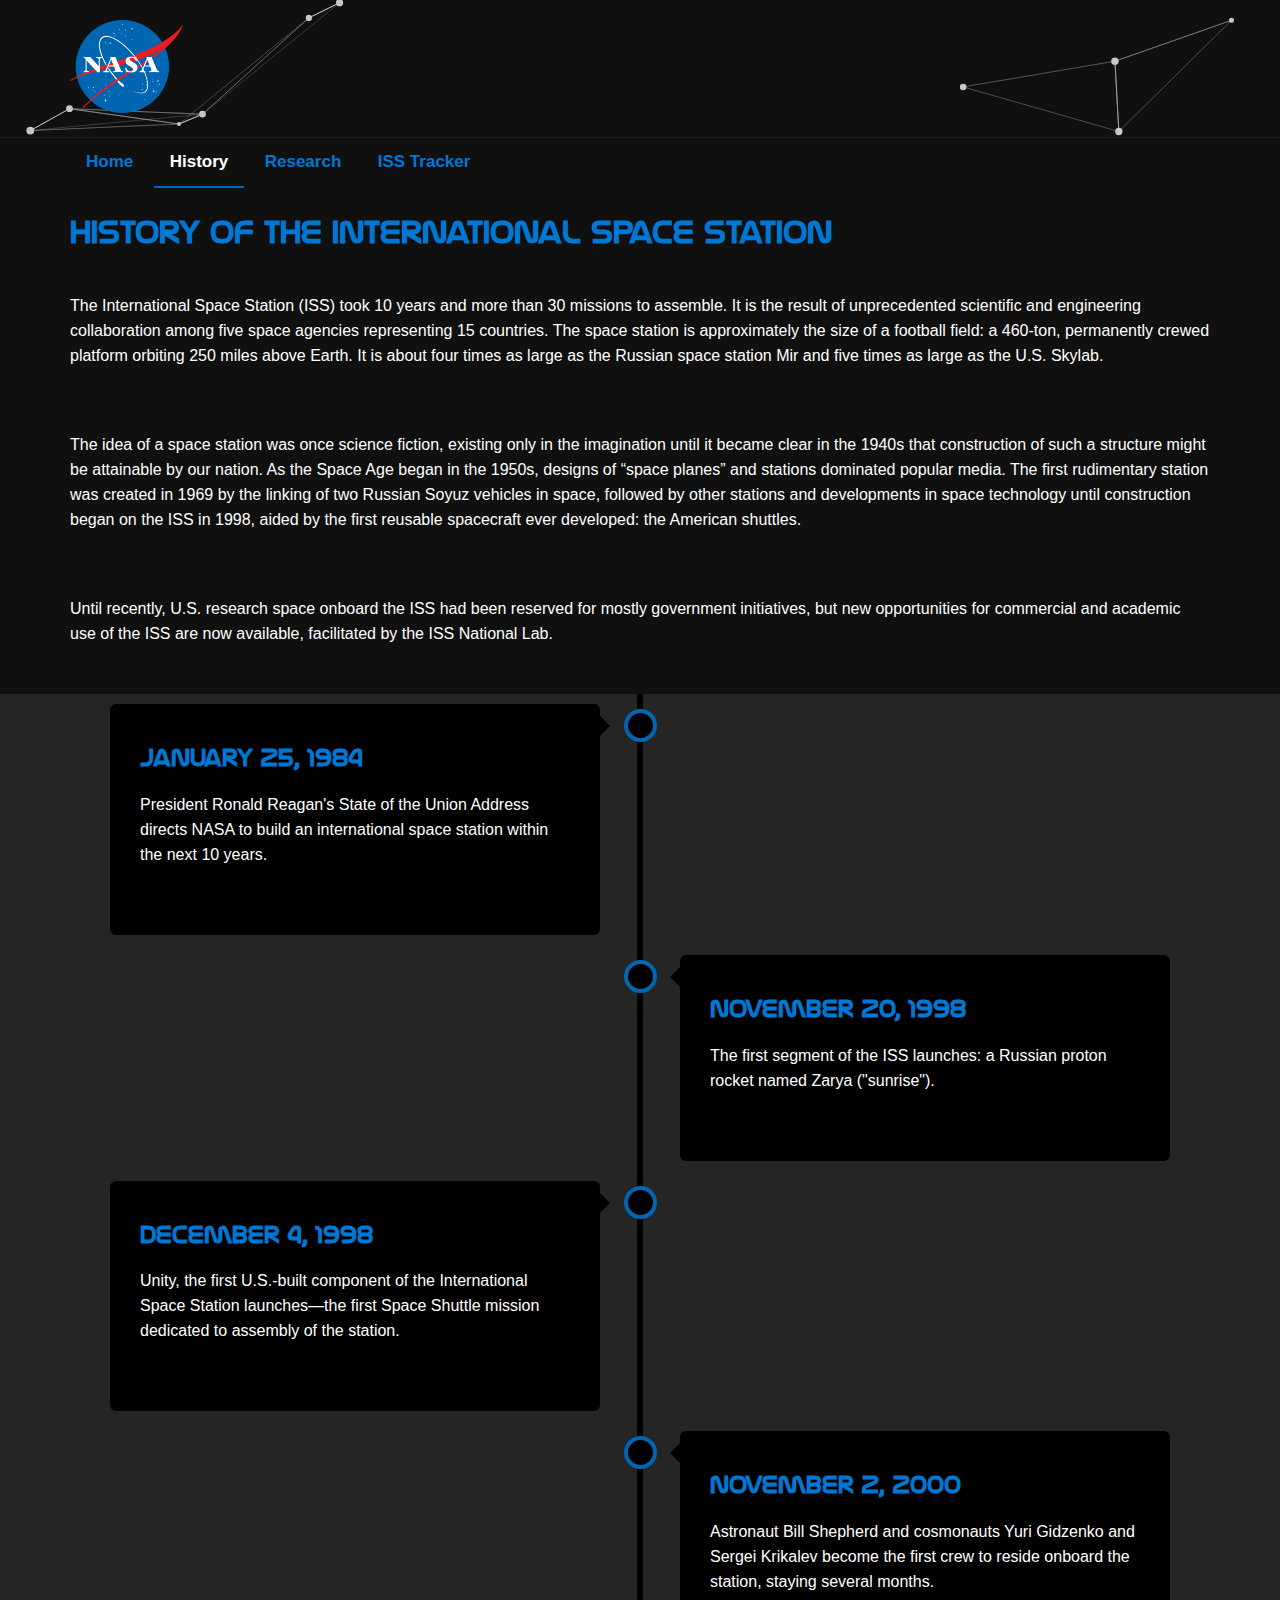
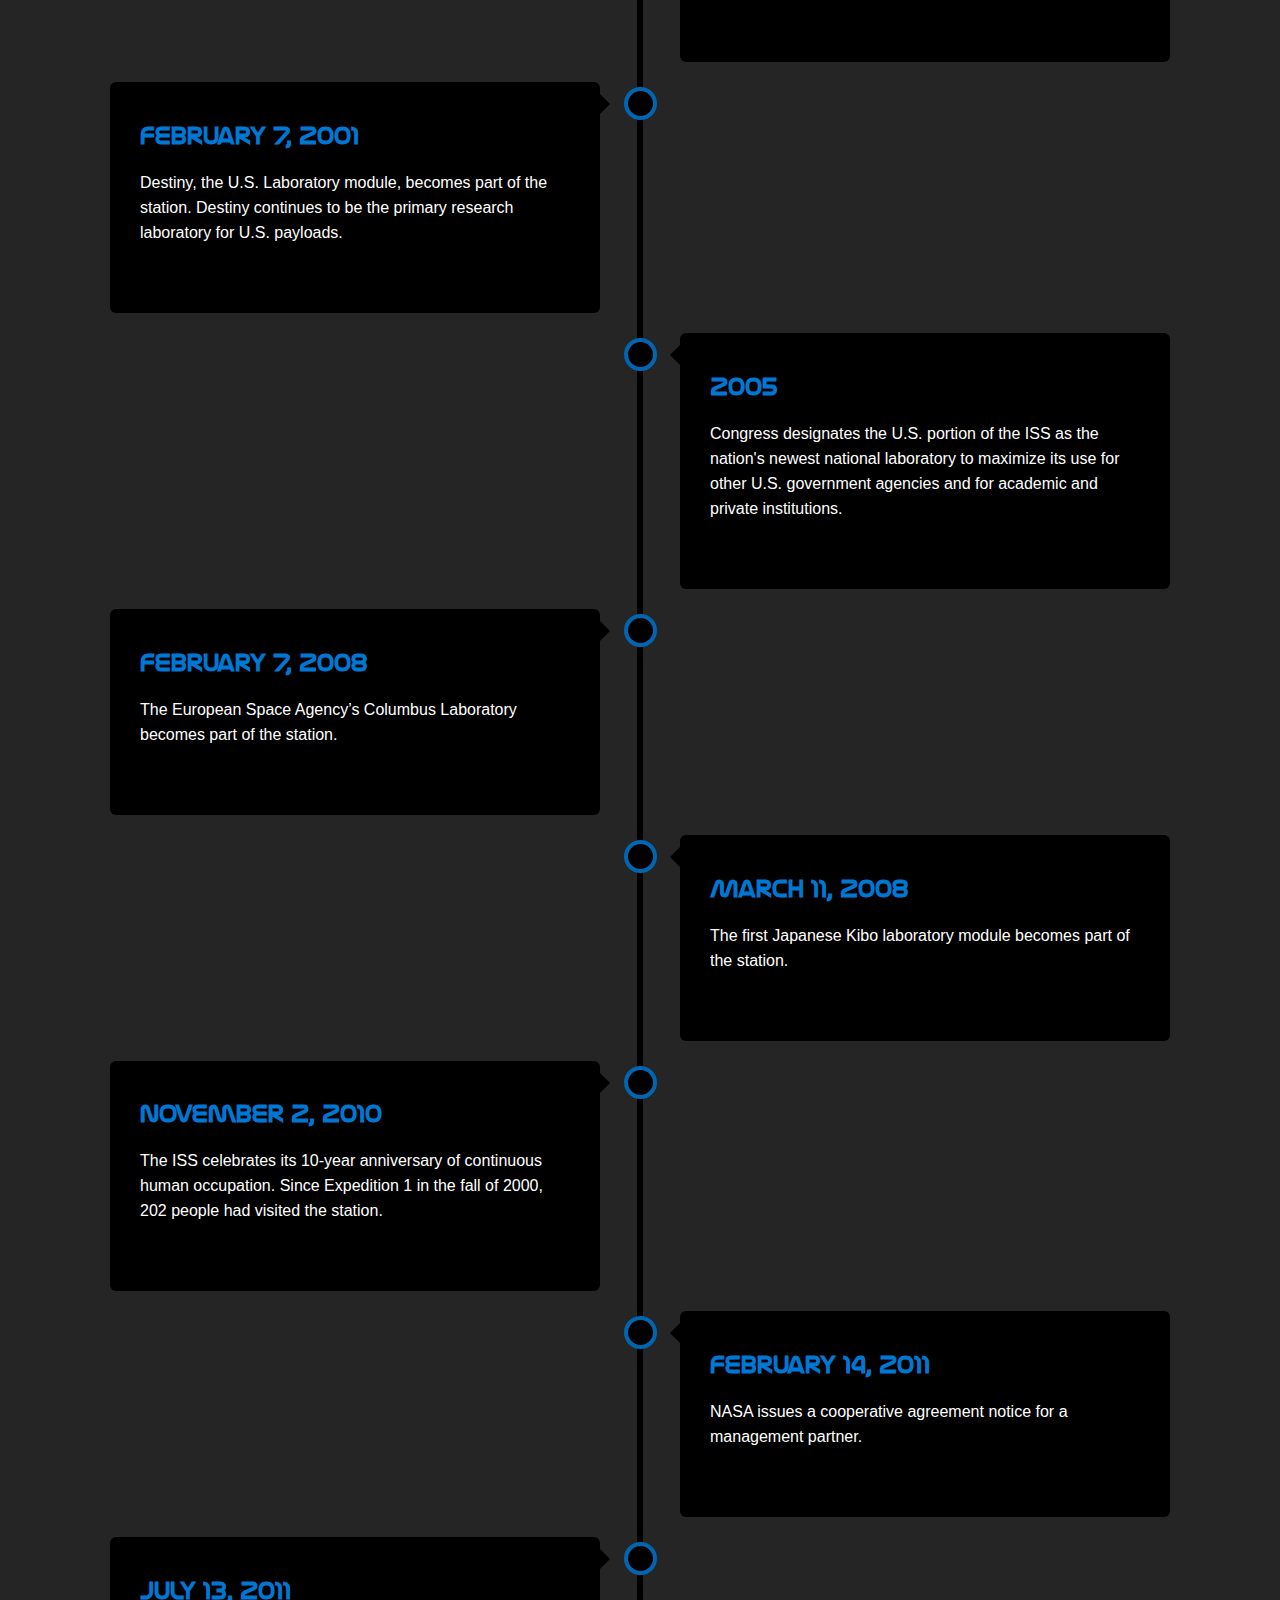
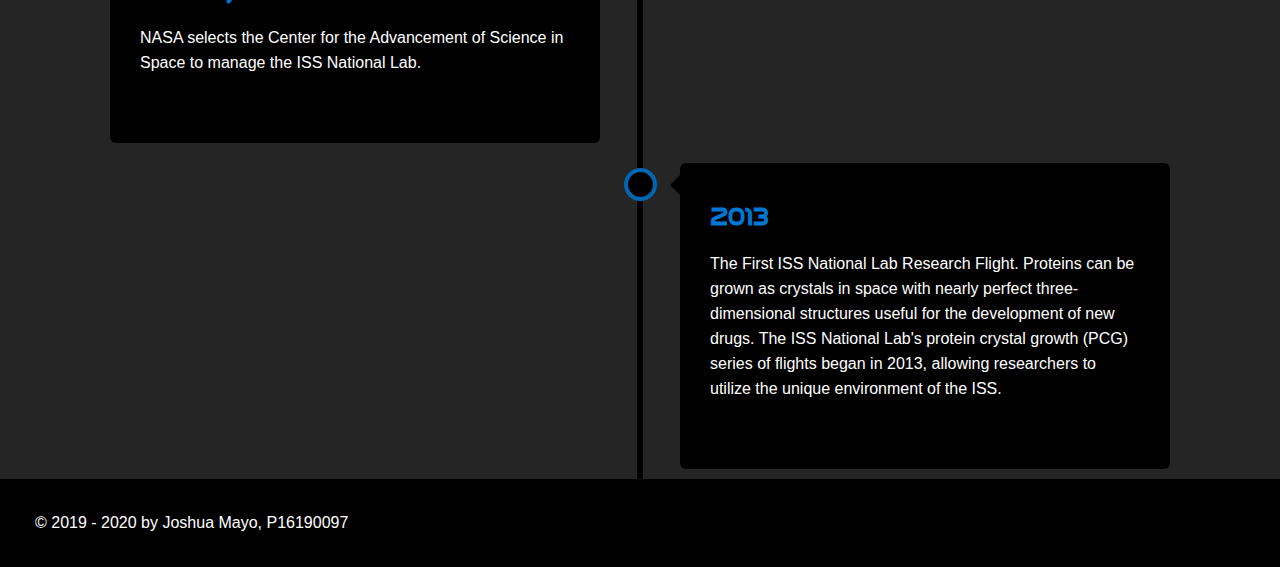
==== history.html @ e9c95cd4 "added additional readme content + fixed invalid nav button hrefs and fixed grid figure validation er" ====
<!doctype html>
<html lang="en">

<head>
  <meta charset="utf-8">
  <meta name="viewport" content="width=device-width, initial-scale=1.0">
  <title>P16190097 - History</title>
  <link rel="icon" href="img/favicon.ico">
  <link rel="stylesheet" href="css/styles.css">
  <link rel="stylesheet" href="https://cdnjs.cloudflare.com/ajax/libs/font-awesome/4.7.0/css/font-awesome.min.css">
</head>

<body>
  <header class="site-header">
    <canvas id="mesh-canvas"></canvas>
    <div class="content-width header-height">
      <div class="header-logo">
        <img src="img/nasa-logo.png" alt="nasa-logo" class="logo-img" />
        <a href="#" class="nav-icon blue" id="navToggle">
          <i class="fa fa-bars"></i>
        </a>
      </div>
    </div>
  </header>
  <nav class="site-nav">
    <div class="content-width topnav" id="topnav">
      <a href="./index.html">Home</a>
      <a href="./history.html" class="active">History</a>
      <a href="./research.html">Research</a>
      <a href="./issLocation.html">ISS Tracker</a>
    </div>
  </nav>
  <main id="main">
    <section class="dark">
      <div class="content-width">
        <h1 class="page-header">History of the International Space Station</h1>
        <p>The International Space Station (ISS) took 10 years and more than 30 missions to assemble. It is the result
          of unprecedented scientific and engineering collaboration among five space agencies representing 15 countries.
          The space station is approximately the size of a football field: a 460-ton, permanently crewed platform
          orbiting 250 miles above Earth. It is about four times as large as the Russian space station Mir and five
          times as large as the U.S. Skylab.</p>
        <p>The idea of a space station was once science fiction, existing only in the imagination until it became clear
          in the 1940s that construction of such a structure might be attainable by our nation. As the Space Age began
          in the 1950s, designs of “space planes” and stations dominated popular media. The first rudimentary station
          was created in 1969 by the linking of two Russian Soyuz vehicles in space, followed by other stations and
          developments in space technology until construction began on the ISS in 1998, aided by the first reusable
          spacecraft ever developed: the American shuttles.</p>
        <p>Until recently, U.S. research space onboard the ISS had been reserved for mostly government initiatives, but
          new opportunities for commercial and academic use of the ISS are now available, facilitated by the ISS
          National Lab.</p>
      </div>
    </section>
    <section>
      <div class="content-width timeline">
        <article class="container left">
          <div class="content">
            <h2>January 25, 1984</h2>
            <p>President Ronald Reagan's State of the Union Address directs NASA to build an international space
              station within the next 10 years.</p>
          </div>
        </article>
        <article class="container right">
          <div class="content">
            <h2>November 20, 1998</h2>
            <p>The first segment of the ISS launches: a Russian proton rocket named Zarya ("sunrise").</p>
          </div>
        </article>
        <article class="container left">
          <div class="content">
            <h2>December 4, 1998</h2>
            <p>Unity, the first U.S.-built component of the International Space Station launches—the first Space
              Shuttle mission dedicated to assembly of the station.</p>
          </div>
        </article>
        <article class="container right">
          <div class="content">
            <h2>November 2, 2000</h2>
            <p>Astronaut Bill Shepherd and cosmonauts Yuri Gidzenko and Sergei Krikalev become the first crew to
              reside onboard the station, staying several months.</p>
          </div>
        </article>
        <article class="container left">
          <div class="content">
            <h2>February 7, 2001</h2>
            <p>Destiny, the U.S. Laboratory module, becomes part of the station. Destiny continues to be the primary
              research laboratory for U.S. payloads.</p>
          </div>
        </article>
        <article class="container right">
          <div class="content">
            <h2>2005</h2>
            <p>Congress designates the U.S. portion of the ISS as the nation's newest national laboratory to maximize
              its use for other U.S. government agencies and for academic and private institutions.</p>
          </div>
        </article>
        <article class="container left">
          <div class="content">
            <h2>February 7, 2008</h2>
            <p>The European Space Agency’s Columbus Laboratory becomes part of the station.</p>
          </div>
        </article>
        <article class="container right">
          <div class="content">
            <h2>March 11, 2008</h2>
            <p>The first Japanese Kibo laboratory module becomes part of the station.</p>
          </div>
        </article>
        <article class="container left">
          <div class="content">
            <h2>November 2, 2010</h2>
            <p>The ISS celebrates its 10-year anniversary of continuous human occupation. Since Expedition 1 in the
              fall of 2000, 202 people had visited the station.</p>
          </div>
        </article>
        <article class="container right">
          <div class="content">
            <h2>February 14, 2011</h2>
            <p>NASA issues a cooperative agreement notice for a management partner.</p>
          </div>
        </article>
        <article class="container left">
          <div class="content">
            <h2>July 13, 2011</h2>
            <p>NASA selects the Center for the Advancement of Science in Space to manage the ISS National Lab.</p>
          </div>
        </article>
        <article class="container right">
          <div class="content">
            <h2>2013</h2>
            <p>The First ISS National Lab Research Flight. Proteins can be grown as crystals in space with nearly
              perfect three-dimensional structures useful for the development of new drugs. The ISS National Lab's
              protein crystal growth (PCG) series of flights began in 2013, allowing researchers to utilize the unique
              environment of the ISS.</p>
          </div>
        </article>
      </div>
    </section>
  </main>
  <!-- <div id="star-canvas-wrapper" class="content-width">
      <canvas id="star-canvas" class="star-canvas">dsfsdf</canvas>
    </div> -->
  <footer>
    <div class="footer-container">
      <span>© 2019 - 2020 by Joshua Mayo, P16190097</span>
    </div>
  </footer>
  <script src="js/scripts.js"></script>
</body>

</html>
---- css/styles.css ----
/* MOBILE AND GLOBAL STYLES */

/* applies to screens smaller than 500px (first breakpoint) */
/* and above unless overwritten below */

@font-face {
  font-family: nasalization;
  src: url('../fonts/nasalization/nasalizationrg.ttf');
}

* {
  box-sizing: border-box;
}

html {
  height: 100%;
}

body {
  display: flex;
  flex-direction: column;
  height: 100vh;
  font-family: arial, sans-serif;
  background-color: #252525;
  color: #fff;
  margin: 0;
} 

header {
  background-color: #101010;
}

nav {
  background-color: #101010;
}

h1, h2, h3 {
  font-family: nasalization;
  color: #0078d3;
}

a {
  text-decoration: none;
}

p {
  line-height: 25px;
  padding-bottom: 3rem;
  margin-bottom: 0;
}

figcaption {
  text-align: center;
  padding-bottom: 10px;
}

.hidden {
  display: none;
}

#navController {
  transition: content 0.5s;
  font-size: x-large;
  float: right;
}

.content-width {
  max-width: 1180px;
  margin: 0 auto;
  padding: 0 20px;
}

.content-text {
  padding-top: 30px;
  padding-bottom: 30px;
}

.logo-img {
  width: 56.25px;
  height: 46.5px; 
  margin: 0 auto;
  display: block;
}

main {
  flex: 1 0 auto;
}

.footer-container {
  padding: 35px;
  background-color: #000;
  color: #fff;
}

footer {
  flex-shrink: 0;
}

.light {
  background-color: #fff;
}

.grey {
  background-color: #252525;
}

.dark {
  background-color: #101010;
}

.star-canvas {
  background-color: #000;
}

#mesh-canvas {
  display:none;
}

#mapid {
  height: 400px;
}

.page-header {
  margin: 0;
  padding: 25px 0;
}

.content-list {
  line-height: 20px;
}

.content-list li {
  padding: 5px 0;
}

.research-img-wrapper {
  float: none;
  text-align: center;
  margin: 0;
  padding: 30px;
}

.research-img {
  max-height: 200px;
}

.header-height {
  position: relative;
  height: 66px;
}

/********************************/
/*        hero bar styles       */
/********************************/

.hero-img {
  min-height: 450px;
  background: url('../img/lego-zero-g-astronaut-on-the-iss.jpg') no-repeat center center fixed;
}

.hero-header-container {
  width: 300px;
  height: 400px;
  background-color: #101010;
  padding: 25px;
  margin: 25px;
  float: left;
}

.hero-header-container p {
  margin: 20px 0;
}

.hero-text {
  line-height: 25px;
  padding-bottom: 0;
}

.hero-links {
  padding-top: 20px;
}

.hero-link {
  margin: 5px;
  padding: 10px;
  color: #fff;
  background-color: #0078d3;
  text-decoration: none;
  font-weight: bold;
  transition: background-color ease 0.2s;
}

.hero-link:hover {
  background-color: #105bd8;
}

/********************************/
/*       home grid styles       */
/********************************/

.grid-container {
  padding: 20px 0;
}

.grid-item {
  display: block;
  width: unset;
  min-height: 500px;
  padding: 40px;
  margin: 20px;
  border: #252525 1px solid;
  background-color: #101010;
  transition: background-color ease 0.2s;
}

.grid-item:hover {
  background-color: #0a0a0a;
}

a .grid-item {
  text-decoration: none;
  color: #fff;
}

.grid-item h1 {
  font-size: 1.7em;
  min-height: 120px;
}

.grid-item p {
  text-align: center;
}

.grid-item .page-header {
  padding: 0;
}

.grid-img {
  display: block;
  max-height: 250px;
  max-width: 250px;
  margin: auto;
}

/********************************/
/*        header styles         */
/********************************/

.header-logo {
  padding-top: 10px;
  padding-bottom: 10px;
}

header {
  max-height: 75px;
  border-bottom: 1px solid #1d1d1d;
}

/********************************/
/*     color styles             */
/********************************/

.red {
  color: red;
}

.blue {
  color: #0078d3;
}

.green {
  color: green;
}

.gold {
  color: #daa520;
}

/********************************/
/*        navbar styles         */
/********************************/

.topnav {
  overflow-y: hidden;
  background-color: #101010;
  max-height: 0;
  position: relative;
  transition: max-height ease 0.5s; 
}

.topnav a {
  float: left;
  color: #0078d3;
  text-align: center;
  padding: 14px 16px;
  text-decoration: none;
  font-weight: bold;
  font-size: 17px;
  transition: color ease 0.2s;
}

.topnav a:hover {
  color: #0f4ab1;
}

.topnav a {
  display: block;
  float: none;
  text-align: center;
}

a.nav-icon {
  float: right;
  margin: 15px;
  position: relative;
  bottom: 55px;
  border: grey solid 1px;
  border-radius: 25%;
  padding: 10px;
}

.topnav.responsive {
  max-height: 192px;
}

/********************************/
/*       timeline styles        */
/********************************/

.content-width.timeline {
  padding: 0;
}

/* The actual timeline (the vertical ruler) */
.timeline {
  position: relative;
  margin: 0 auto;
}

.timeline p {
  color: #fff;
  line-height: 25px;
}

.timeline h2 {
  color: #0078d3;
}

/* The actual timeline (the vertical ruler) */
.timeline::after {
  content: '';
  position: absolute;
  width: 6px;
  background-color: black;
  top: 0;
  bottom: 0;
  left: 31px;
  margin-left: -3px;
}

/* Container around content */
.container {
  position: relative;
  background-color: inherit;
  width: 100%;
  padding: 10px 25px 10px 70px;
}

/* Make sure that all arrows are pointing leftwards */
.container::before {
  left: 60px;
  border: medium solid black;
  border-width: 10px 10px 10px 0;
  border-color: transparent black transparent transparent;
}

/* The circles on the timeline */
.container::after {
  content: '';
  position: absolute;
  width: 25px;
  height: 25px;
  right: -17px;
  background-color: black;
  border: 4px solid #0066b2;
  top: 15px;
  border-radius: 50%;
  z-index: 1;
}

/* Place the container to the left */
.left {
  left: 0;
}

/* Place the container to the right */
.right {
  left: 0%;
}

/* Add arrows to the left container (pointing right) */
.left::before {
  content: " ";
  height: 0;
  position: absolute;
  top: 22px;
  width: 0;
  z-index: 1;
  right: 30px;
}

/* Add arrows to the right container (pointing left) */
.right::before {
  content: " ";
  height: 0;
  position: absolute;
  top: 22px;
  width: 0;
  z-index: 1;
  border: medium solid black;
  border-width: 10px 10px 10px 0;
  border-color: transparent black transparent transparent;
}

/* Fix the circle for containers on the right side */
.right::after {
  left: -16px;
}

/* Make sure all circles are at the same spot */
.left::after, .right::after {
  left: 15px;
}

/* The actual content */
.content {
  padding: 20px 30px;
  background-color: black;
  position: relative;
  border-radius: 6px;
}


/* TABLET STYLES */

@media screen and (min-width: 768px) {

  /* applies to screens wider than 768px */
  
  header {
    min-height: 138px;
  }

  .header-height {
    height: 137px;
  }

  #mesh-canvas {
    display: initial;
    position: absolute;
    width: 100%;
    height: 137px;
  }

  header {
    max-height: initial;
  }

  .topnav {
    max-height: 192px;
    right: unset;
  }

  .topnav a {
    display: inline-block;
    position: relative;
    text-align: center;
  }

  .topnav a.active {
    color: #fff;
    border-bottom: #0066b2 solid 2px;
  }

  a.nav-icon {
    display: none;
  }

  .header-logo {
    padding-top: 20px;
    padding-bottom: 20px;
  }

  .logo-img {
    width: 112.5px;
    height: 93px; 
    margin: initial;
  }

  .grid-container {
    padding: 0 20px;
  }

  .grid-item {
    float: left;
    width: calc(100%  /3);
    margin: unset;
    border: unset;
    border-right: #252525 1px solid;
  }

  .grid-item h1 {
    min-height: 130px;
  }

  .grid-img {
    max-height: 200px;
    max-width: 200px;
  }

  .content-list {
    line-height: 35px;
  }

  .content-list li {
    padding: unset;
  }

  .research-img-wrapper {
    float: right;
  }

  /********************************/
  /*       timeline styles        */
  /********************************/

  .content-width.timeline {
    padding: 0 20px;
  }

  /* Place the timelime to the left */
  .timeline::after {
    left: 50%;
  }

  /* Full-width containers */
  .container {
    padding: 10px 40px;
    width: 50%;
  }

  /* Make sure that all arrows are pointing leftwards */
  .container::before {
    left: 30px;
  }

  /* Fix the circle for containers on the right side */
  .right::after {
    left: -16px;
  }

  .left::before {
    left: initial;
    border: medium solid black;
    border-width: 10px 0 10px 10px;
    border-color: transparent black
  }

  .left::after {
    left: unset;
  }

  /* Make all right containers behave like the left ones */
  .right {
    left: 50%;
  }

}



/* DESKTOP STYLES */

@media screen and (min-width: 1000px) {

  /* applies to screens wider than 1000px */

  .grid-img {
    max-height: 300px;
    max-width: 300px;
  }

  .grid-item-content h1 {
    min-height: 95px;
  }

  /********************************/
  /*     header styles            */
  /********************************/
  
}
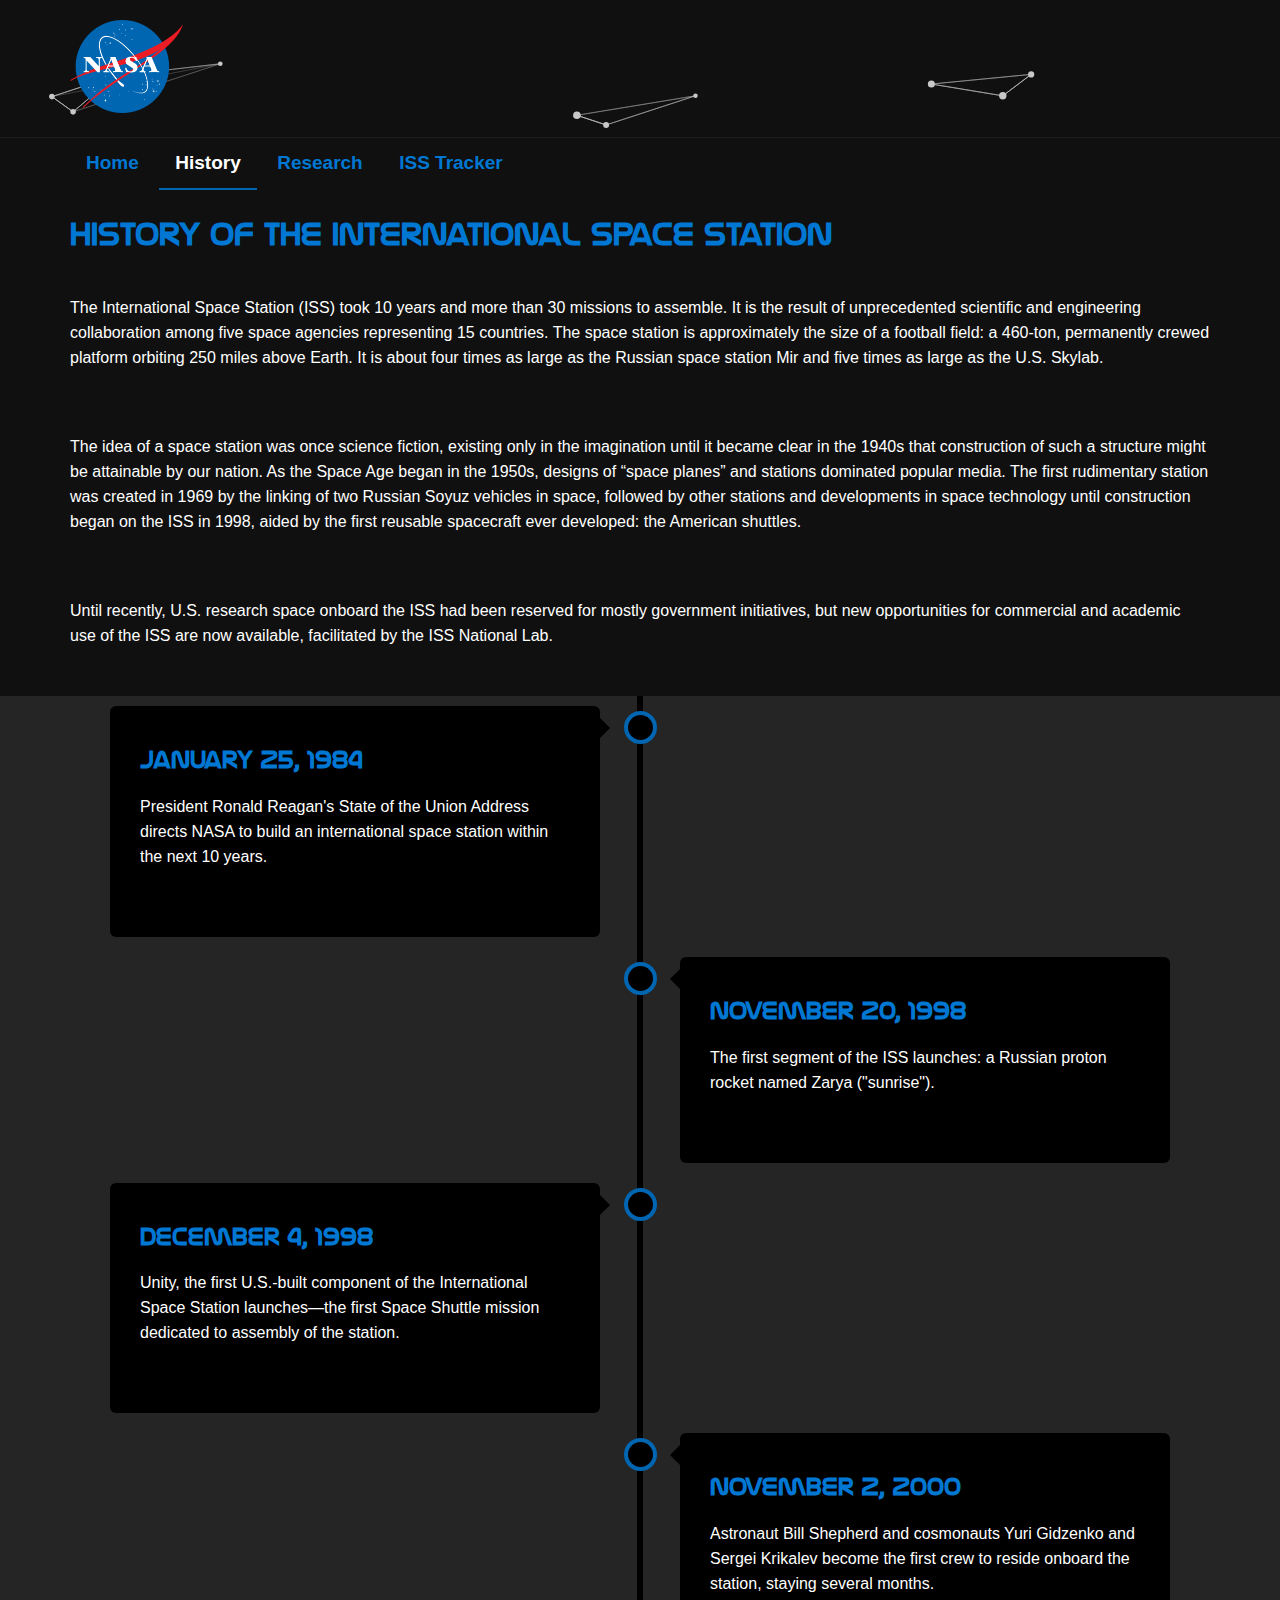
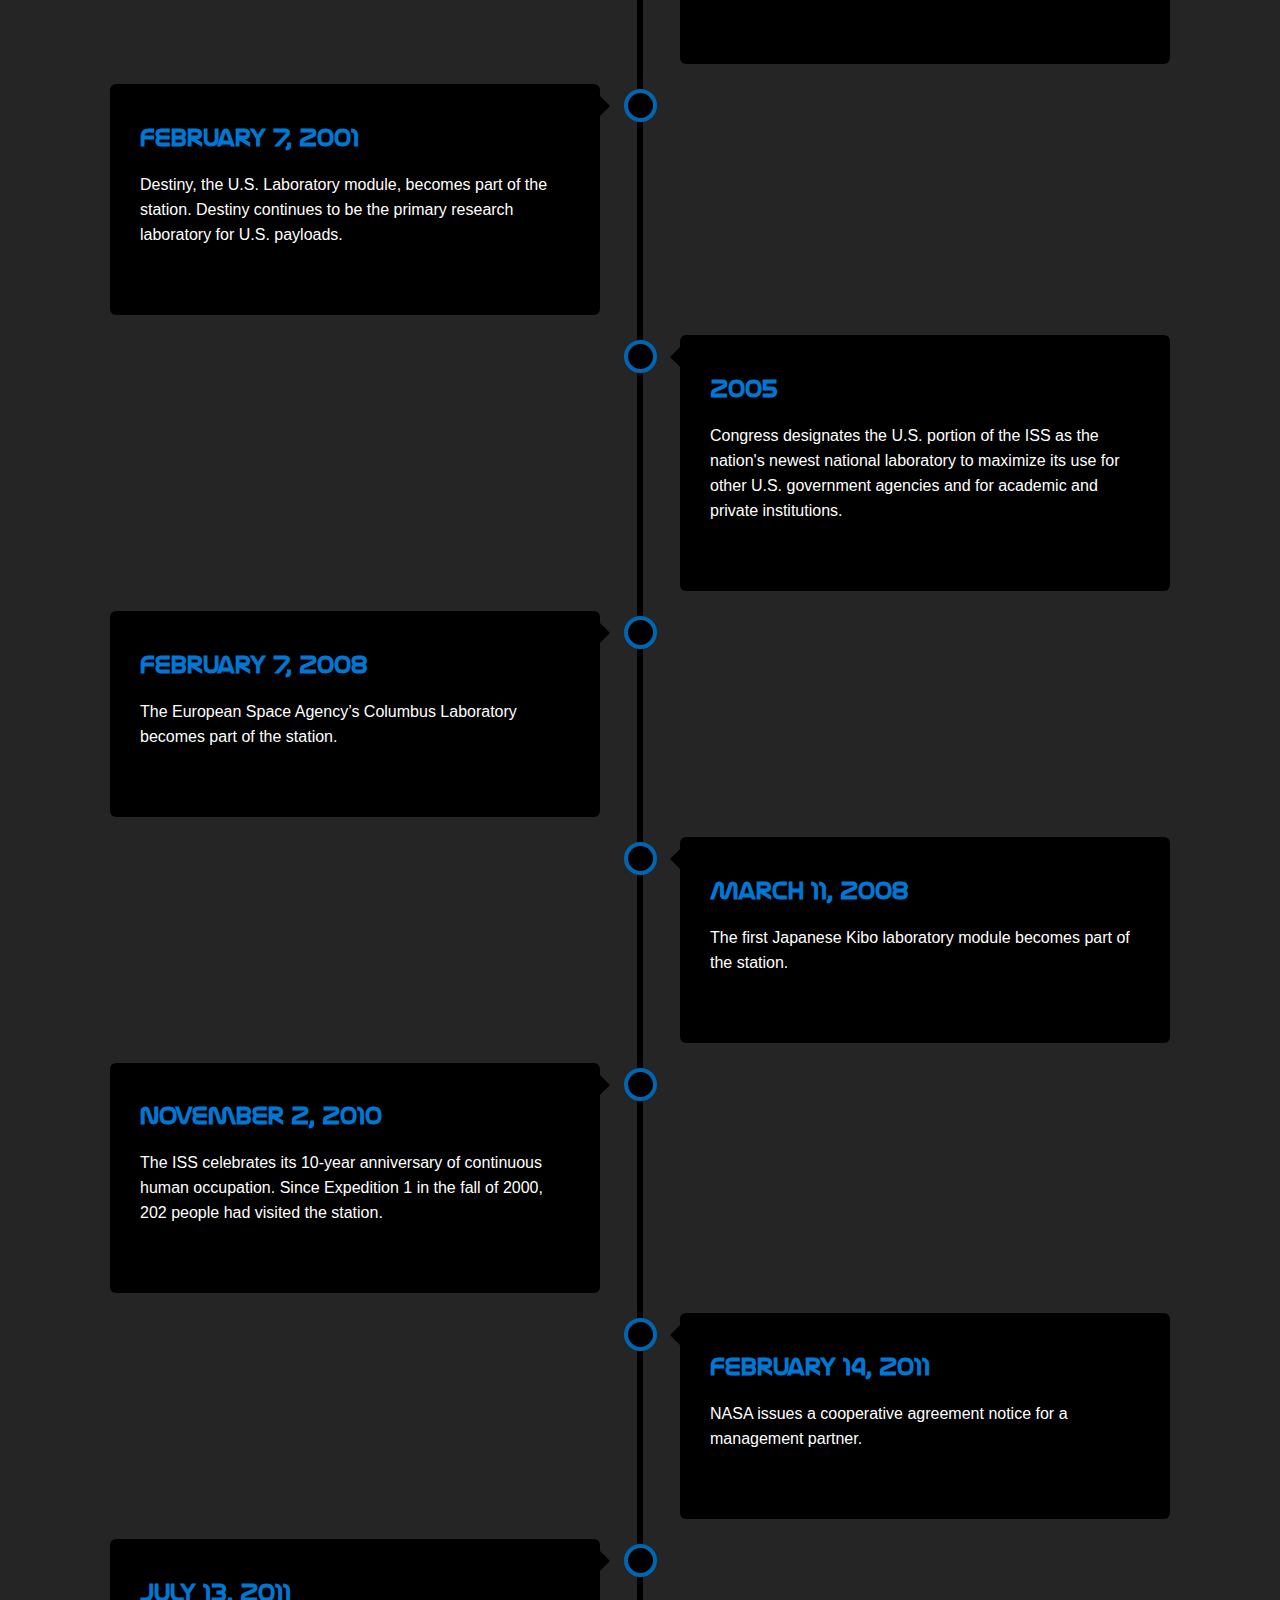
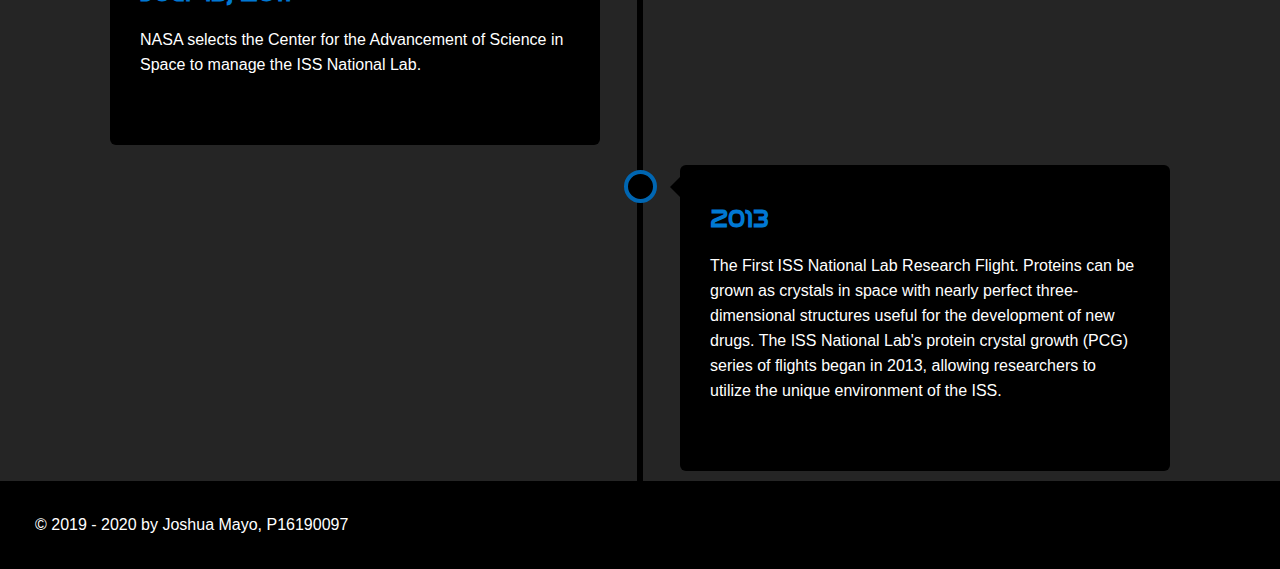
==== commit e512be31: "added home like to logo + fixed mobile nav button href validation error" ====
--- a/history.html
+++ b/history.html
@@ -15,10 +15,12 @@
     <canvas id="mesh-canvas"></canvas>
     <div class="content-width header-height">
       <div class="header-logo">
-        <img src="img/nasa-logo.png" alt="nasa-logo" class="logo-img" />
-        <a href="#" class="nav-icon blue" id="navToggle">
+        <a href="index.html">
+          <img src="img/nasa-logo.png" alt="nasa-logo" class="logo-img" />
+        </a>
+        <div class="nav-icon blue" id="navToggle">
           <i class="fa fa-bars"></i>
-        </a>
+        </div>
       </div>
     </div>
   </header>
--- a/css/styles.css
+++ b/css/styles.css
@@ -295,7 +295,7 @@
   padding: 14px 16px;
   text-decoration: none;
   font-weight: bold;
-  font-size: 17px;
+  font-size: 19px;
   transition: color ease 0.2s;
 }
 
@@ -309,7 +309,7 @@
   text-align: center;
 }
 
-a.nav-icon {
+.nav-icon {
   float: right;
   margin: 15px;
   position: relative;
@@ -317,6 +317,11 @@
   border: grey solid 1px;
   border-radius: 25%;
   padding: 10px;
+  transition: background-color ease 0.2s;
+}
+
+.nav-icon:hover {
+  background-color: #252525;
 }
 
 .topnav.responsive {
@@ -482,7 +487,7 @@
     border-bottom: #0066b2 solid 2px;
   }
 
-  a.nav-icon {
+  .nav-icon {
     display: none;
   }
 
@@ -492,6 +497,7 @@
   }
 
   .logo-img {
+    display: inline-block;
     width: 112.5px;
     height: 93px; 
     margin: initial;
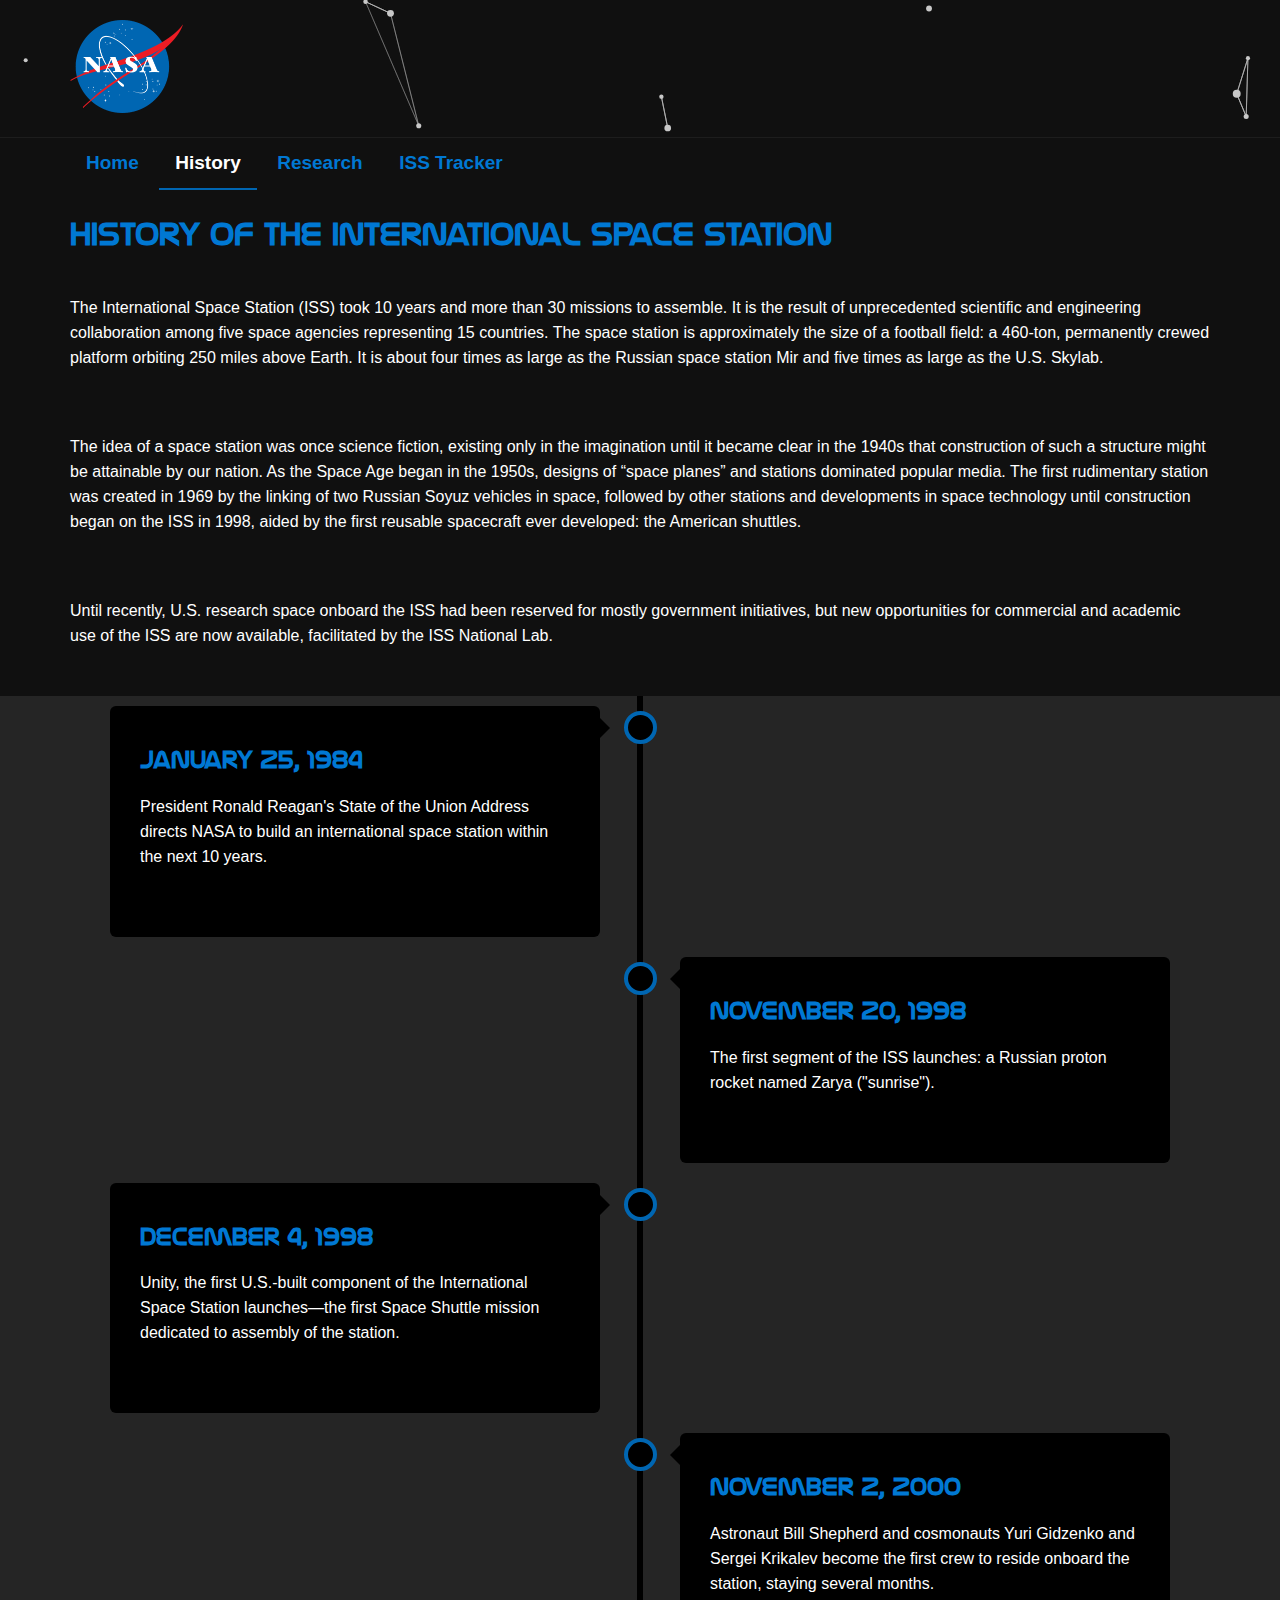
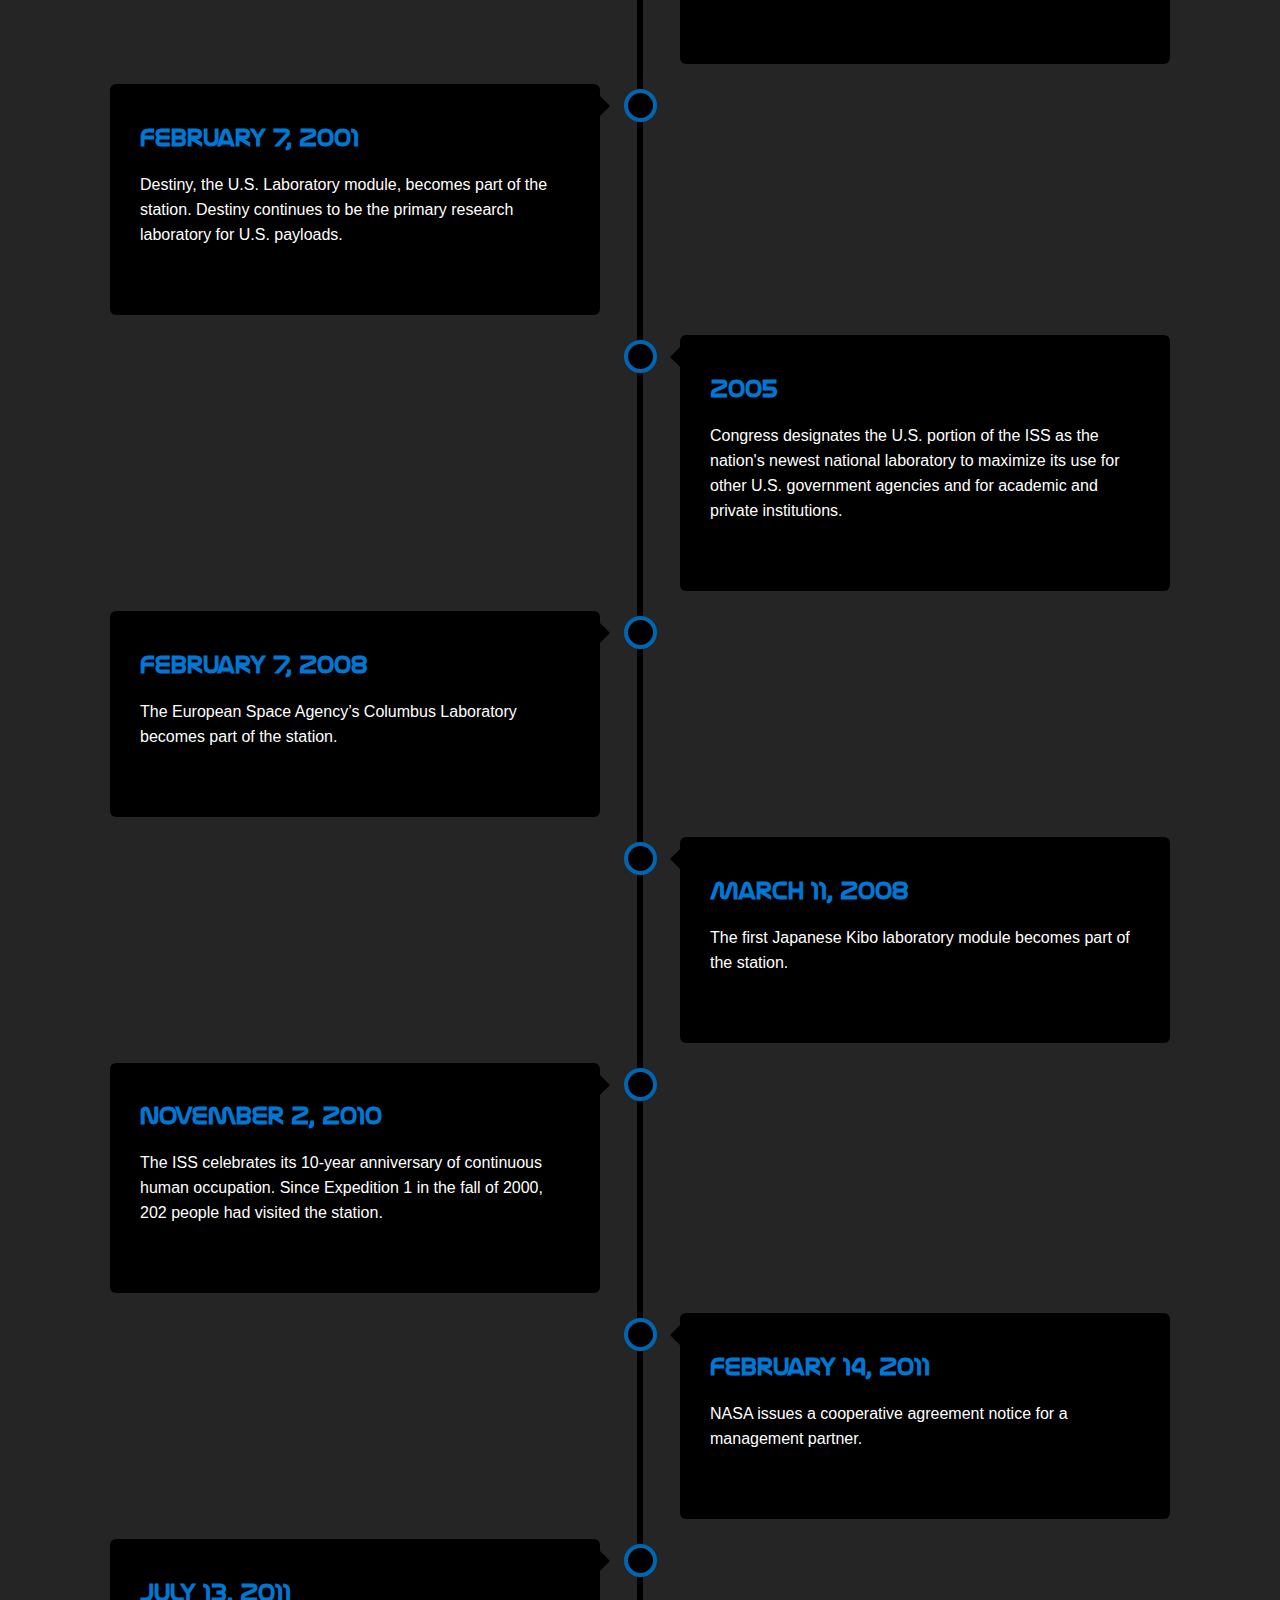
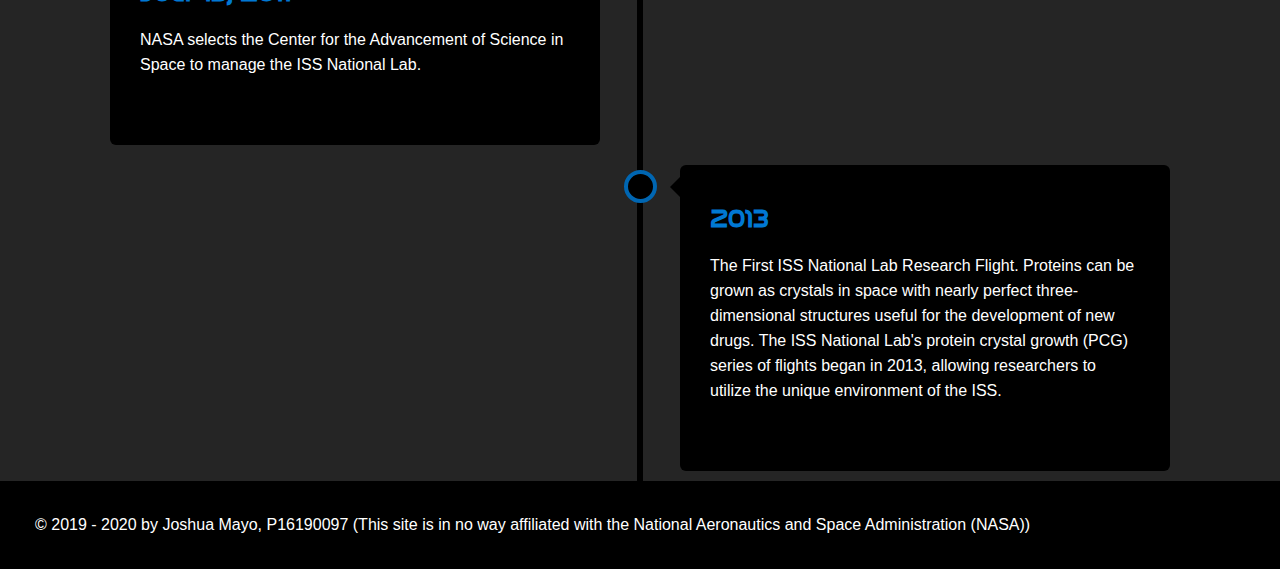
==== commit a490c87c: "added disclaimer text to footer" ====
--- a/history.html
+++ b/history.html
@@ -143,7 +143,8 @@
     </div> -->
   <footer>
     <div class="footer-container">
-      <span>© 2019 - 2020 by Joshua Mayo, P16190097</span>
+      <span>© 2019 - 2020 by Joshua Mayo, P16190097 (This site is in no way affiliated with the National Aeronautics and
+        Space Administration (NASA))</span>
     </div>
   </footer>
   <script src="js/scripts.js"></script>
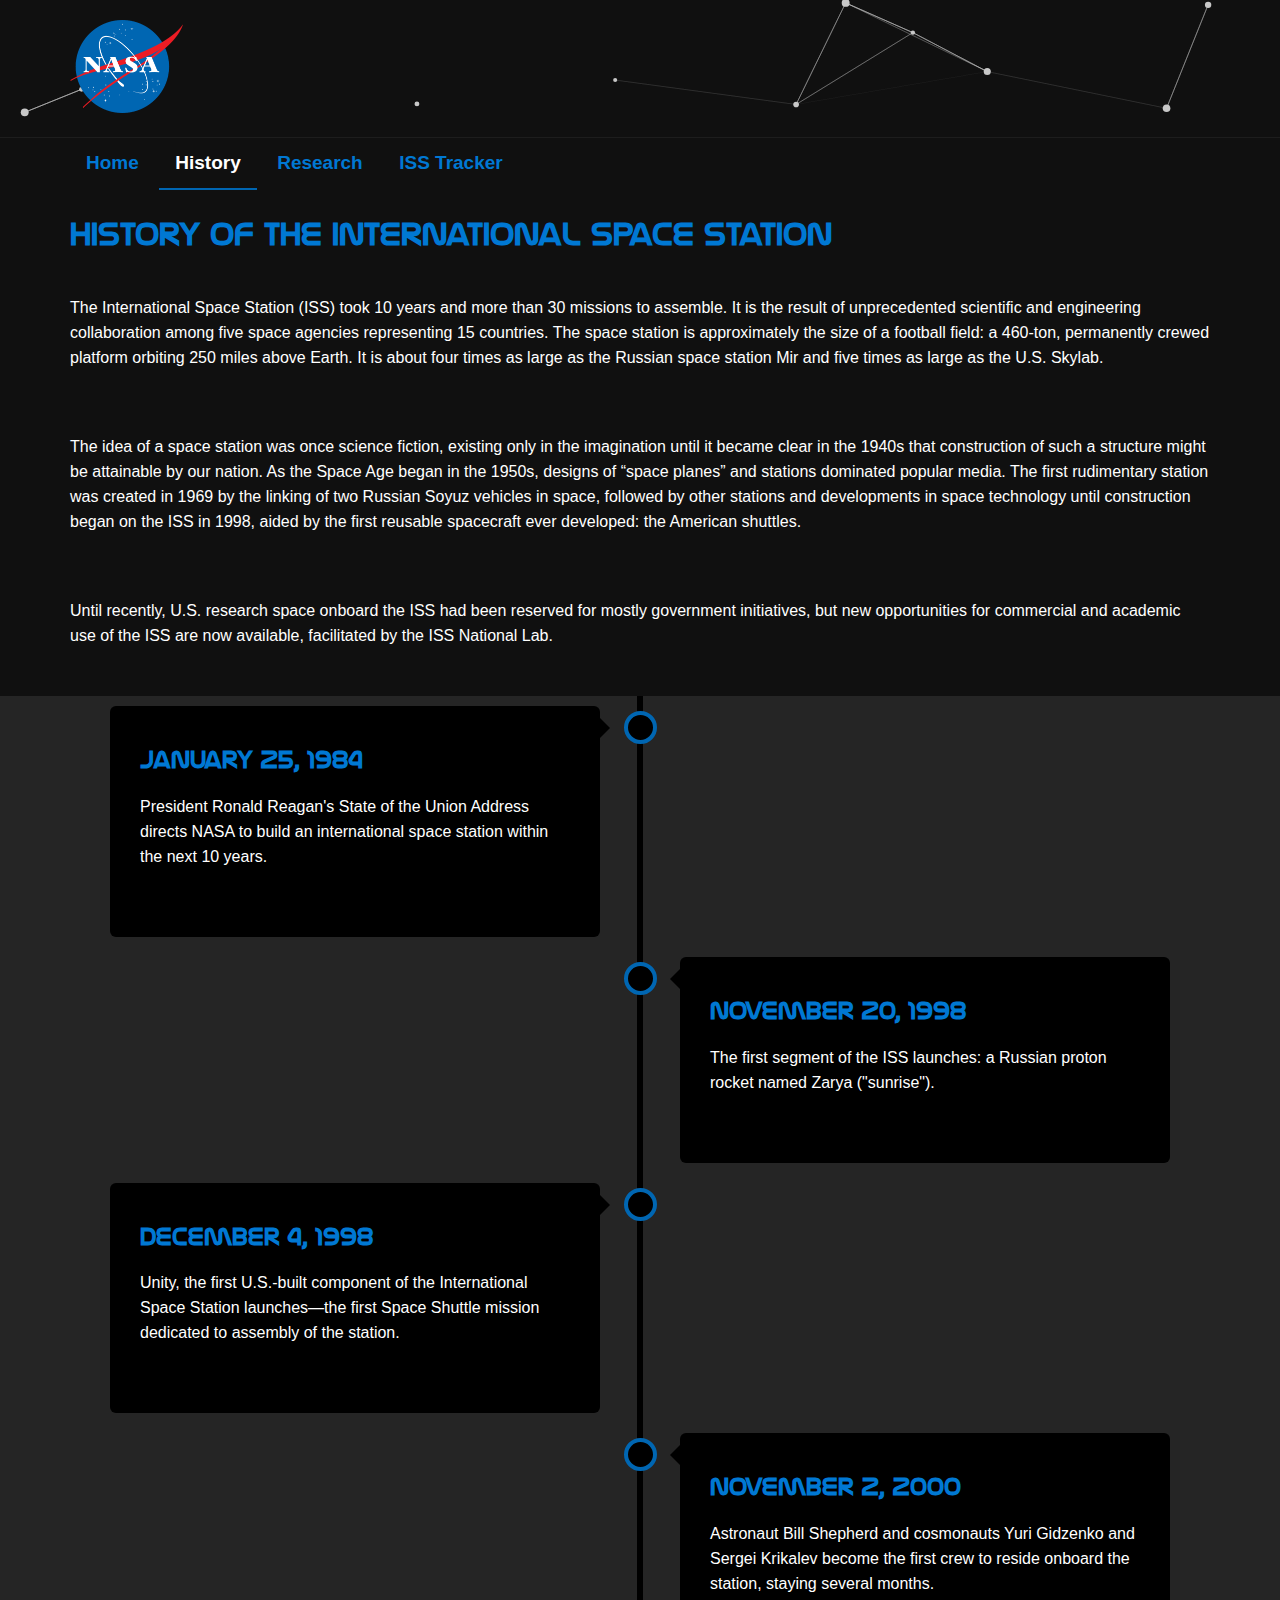
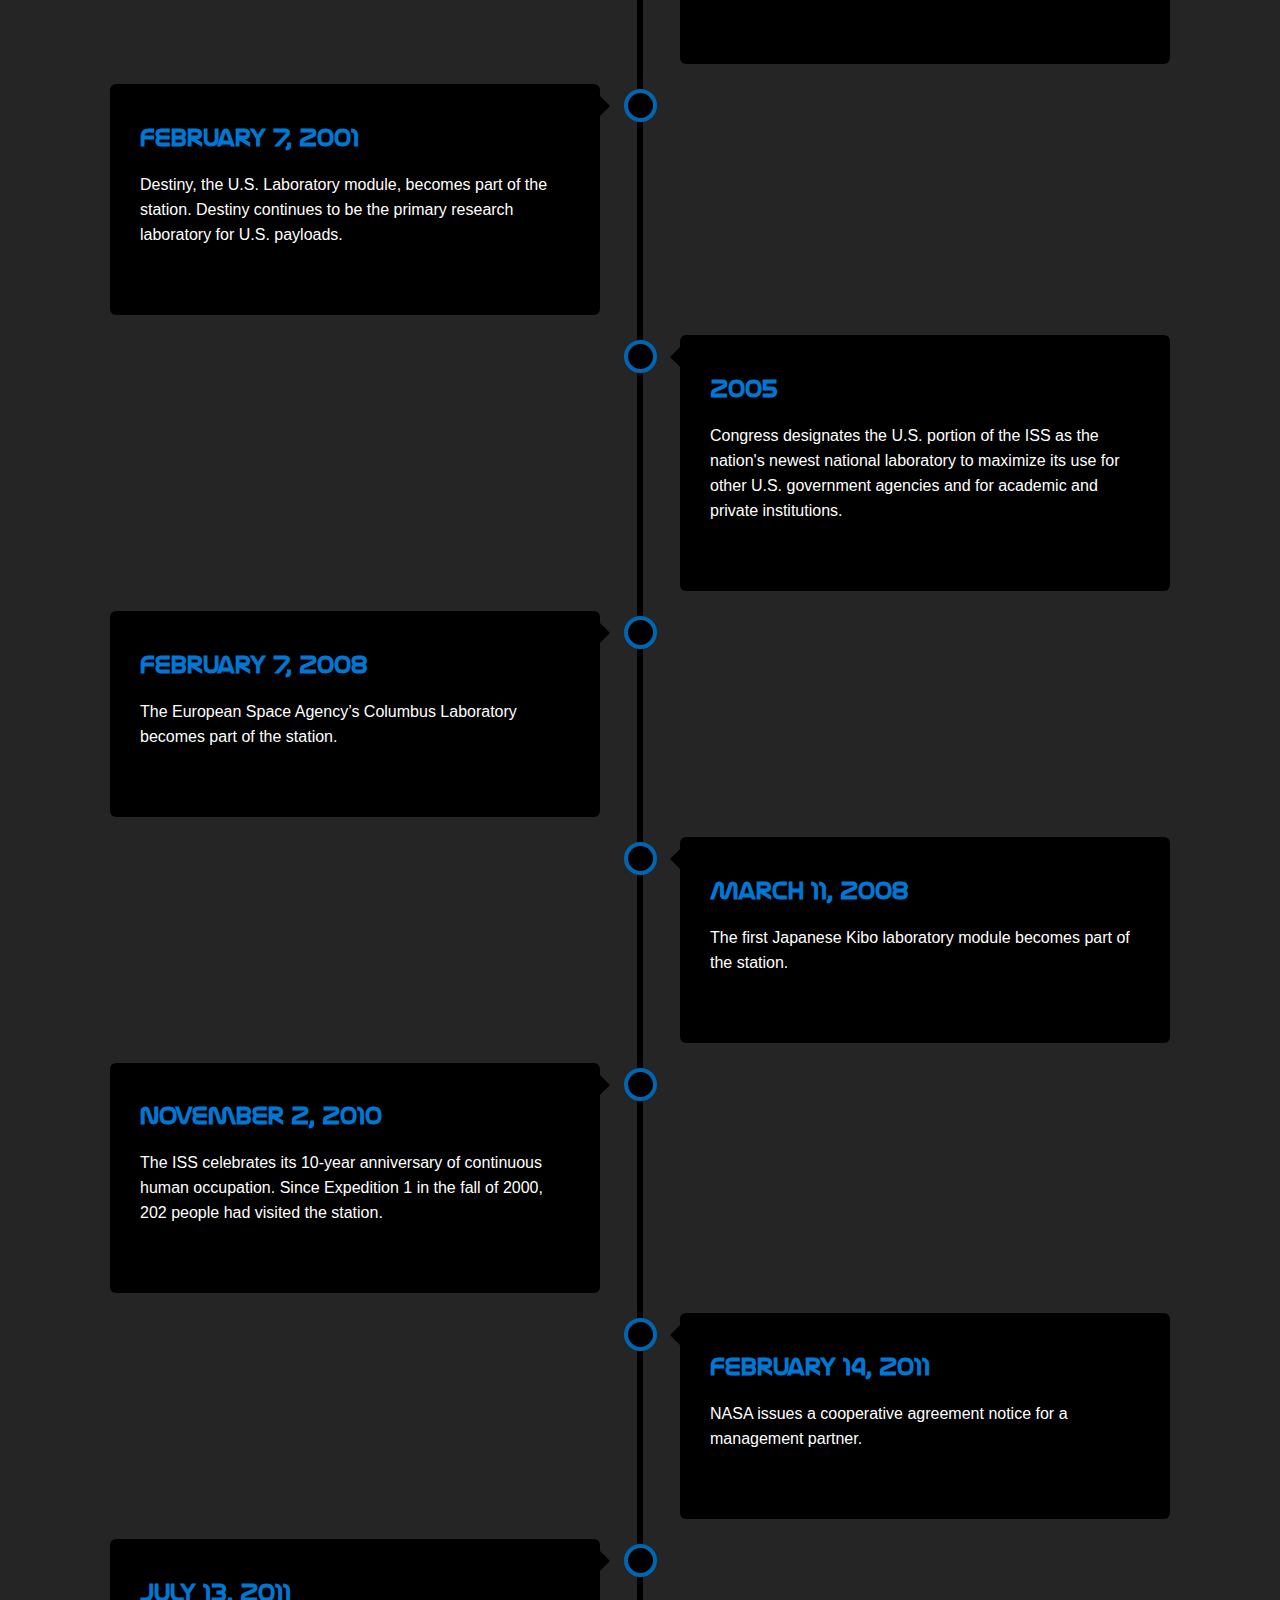
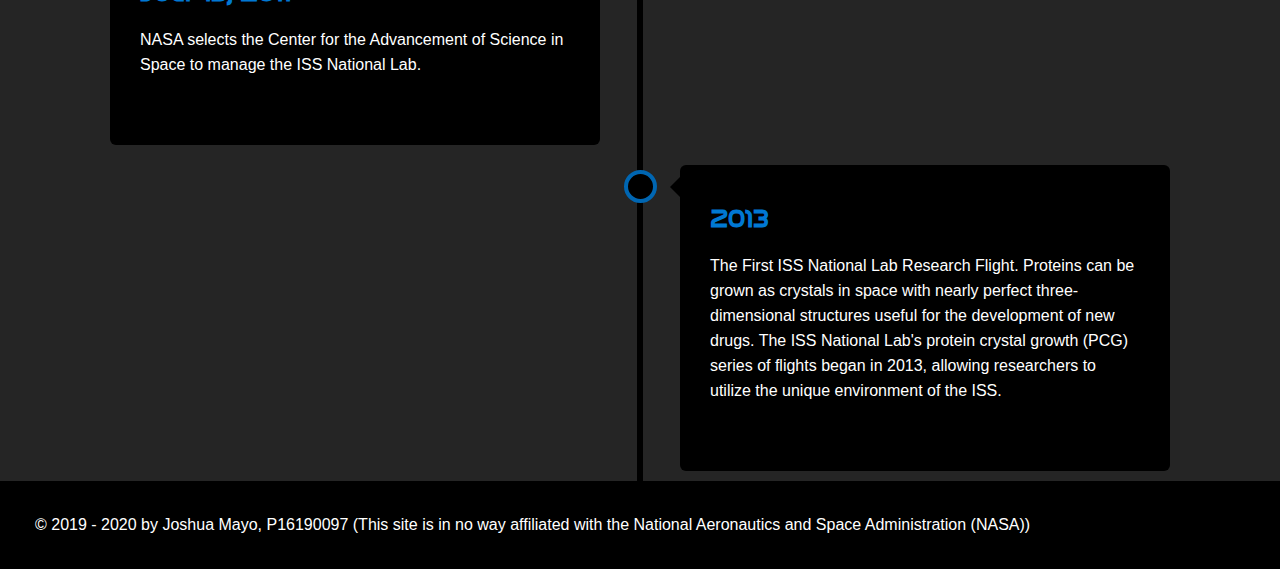
==== commit c7f70210: "removed redundant classes from header and nav tags" ====
--- a/history.html
+++ b/history.html
@@ -11,7 +11,7 @@
 </head>
 
 <body>
-  <header class="site-header">
+  <header>
     <canvas id="mesh-canvas"></canvas>
     <div class="content-width header-height">
       <div class="header-logo">
@@ -24,7 +24,7 @@
       </div>
     </div>
   </header>
-  <nav class="site-nav">
+  <nav>
     <div class="content-width topnav" id="topnav">
       <a href="./index.html">Home</a>
       <a href="./history.html" class="active">History</a>
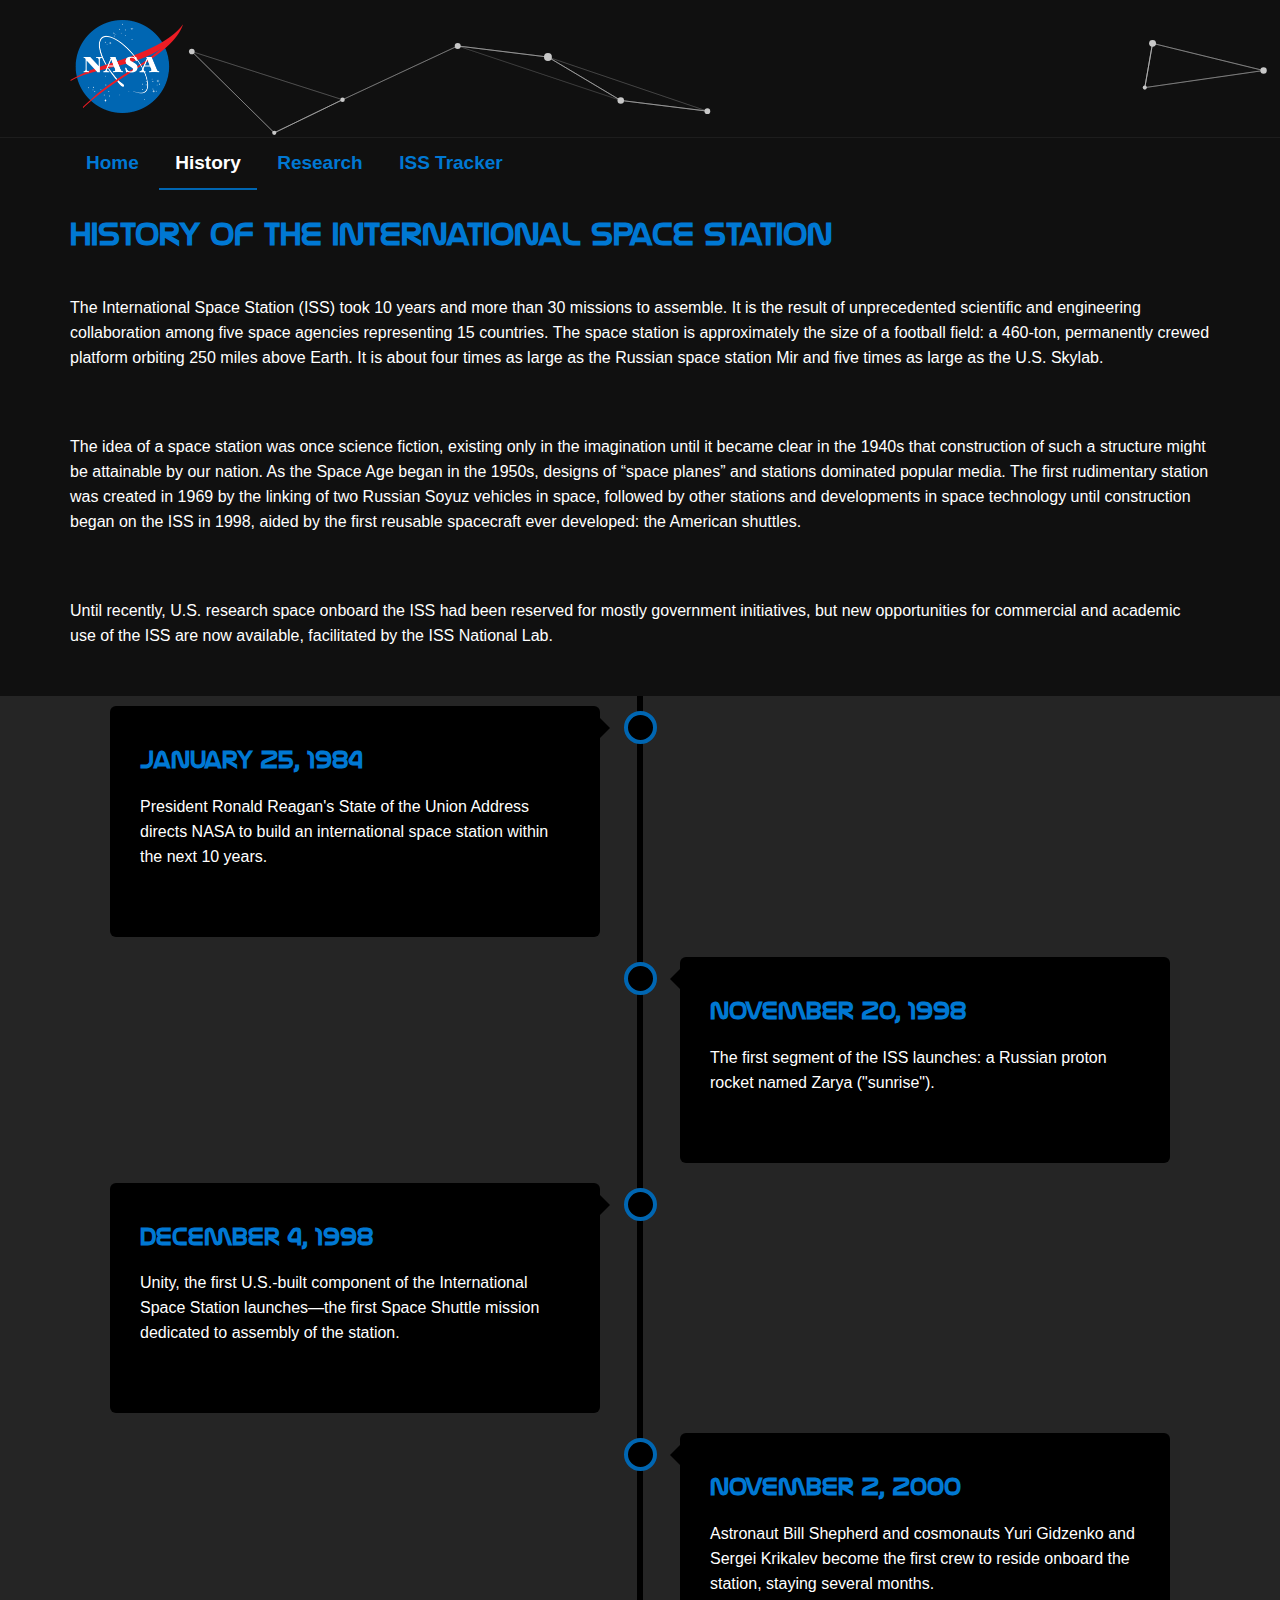
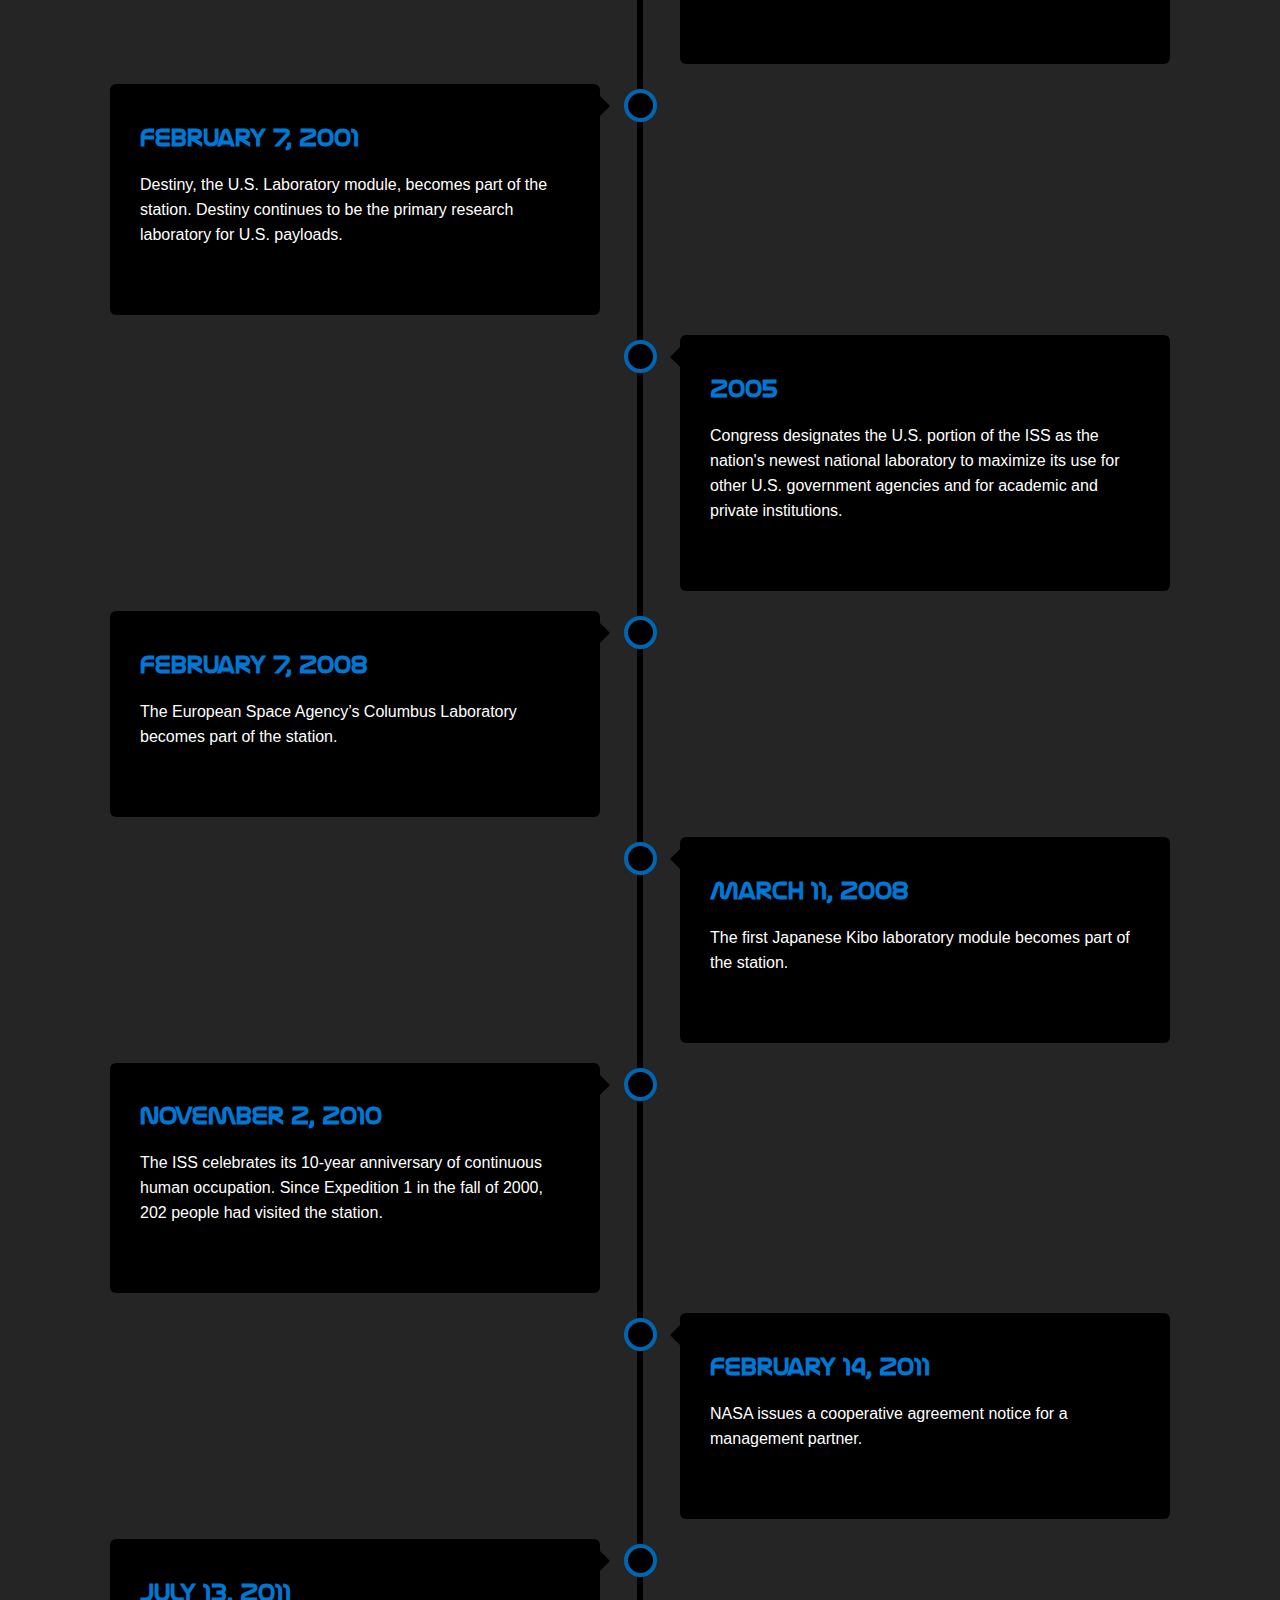
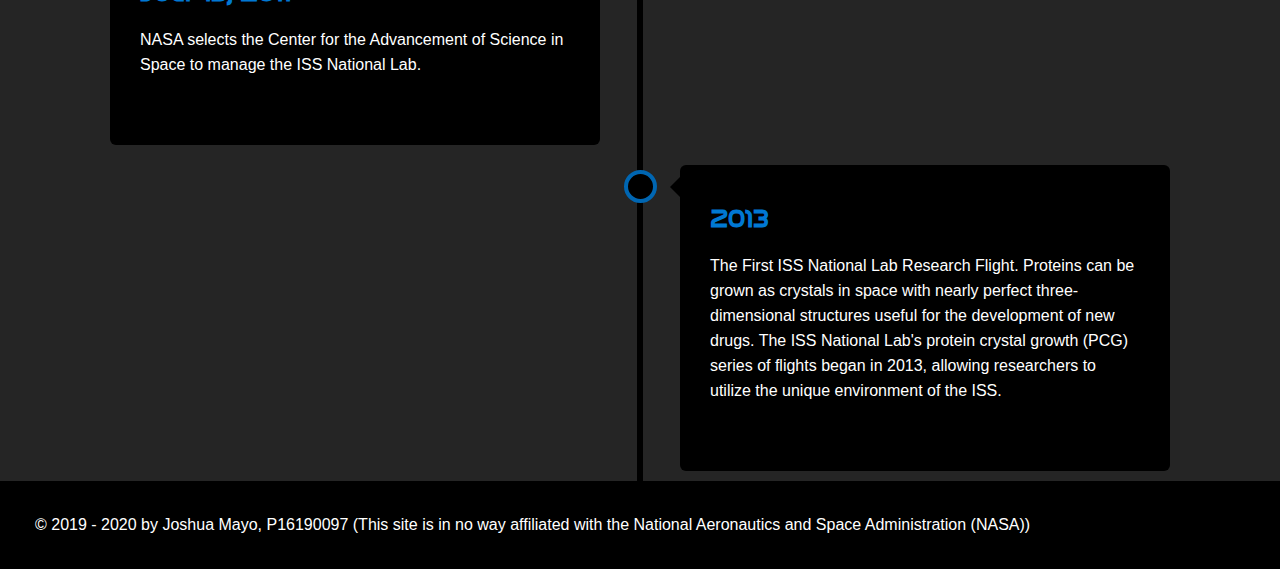
==== commit f6646460: "removed commented markup from html pages" ====
--- a/history.html
+++ b/history.html
@@ -138,9 +138,6 @@
       </div>
     </section>
   </main>
-  <!-- <div id="star-canvas-wrapper" class="content-width">
-      <canvas id="star-canvas" class="star-canvas">dsfsdf</canvas>
-    </div> -->
   <footer>
     <div class="footer-container">
       <span>© 2019 - 2020 by Joshua Mayo, P16190097 (This site is in no way affiliated with the National Aeronautics and
--- a/css/styles.css
+++ b/css/styles.css
@@ -325,7 +325,7 @@
 }
 
 .topnav.responsive {
-  max-height: 192px;
+  max-height: 200px;
 }
 
 /********************************/
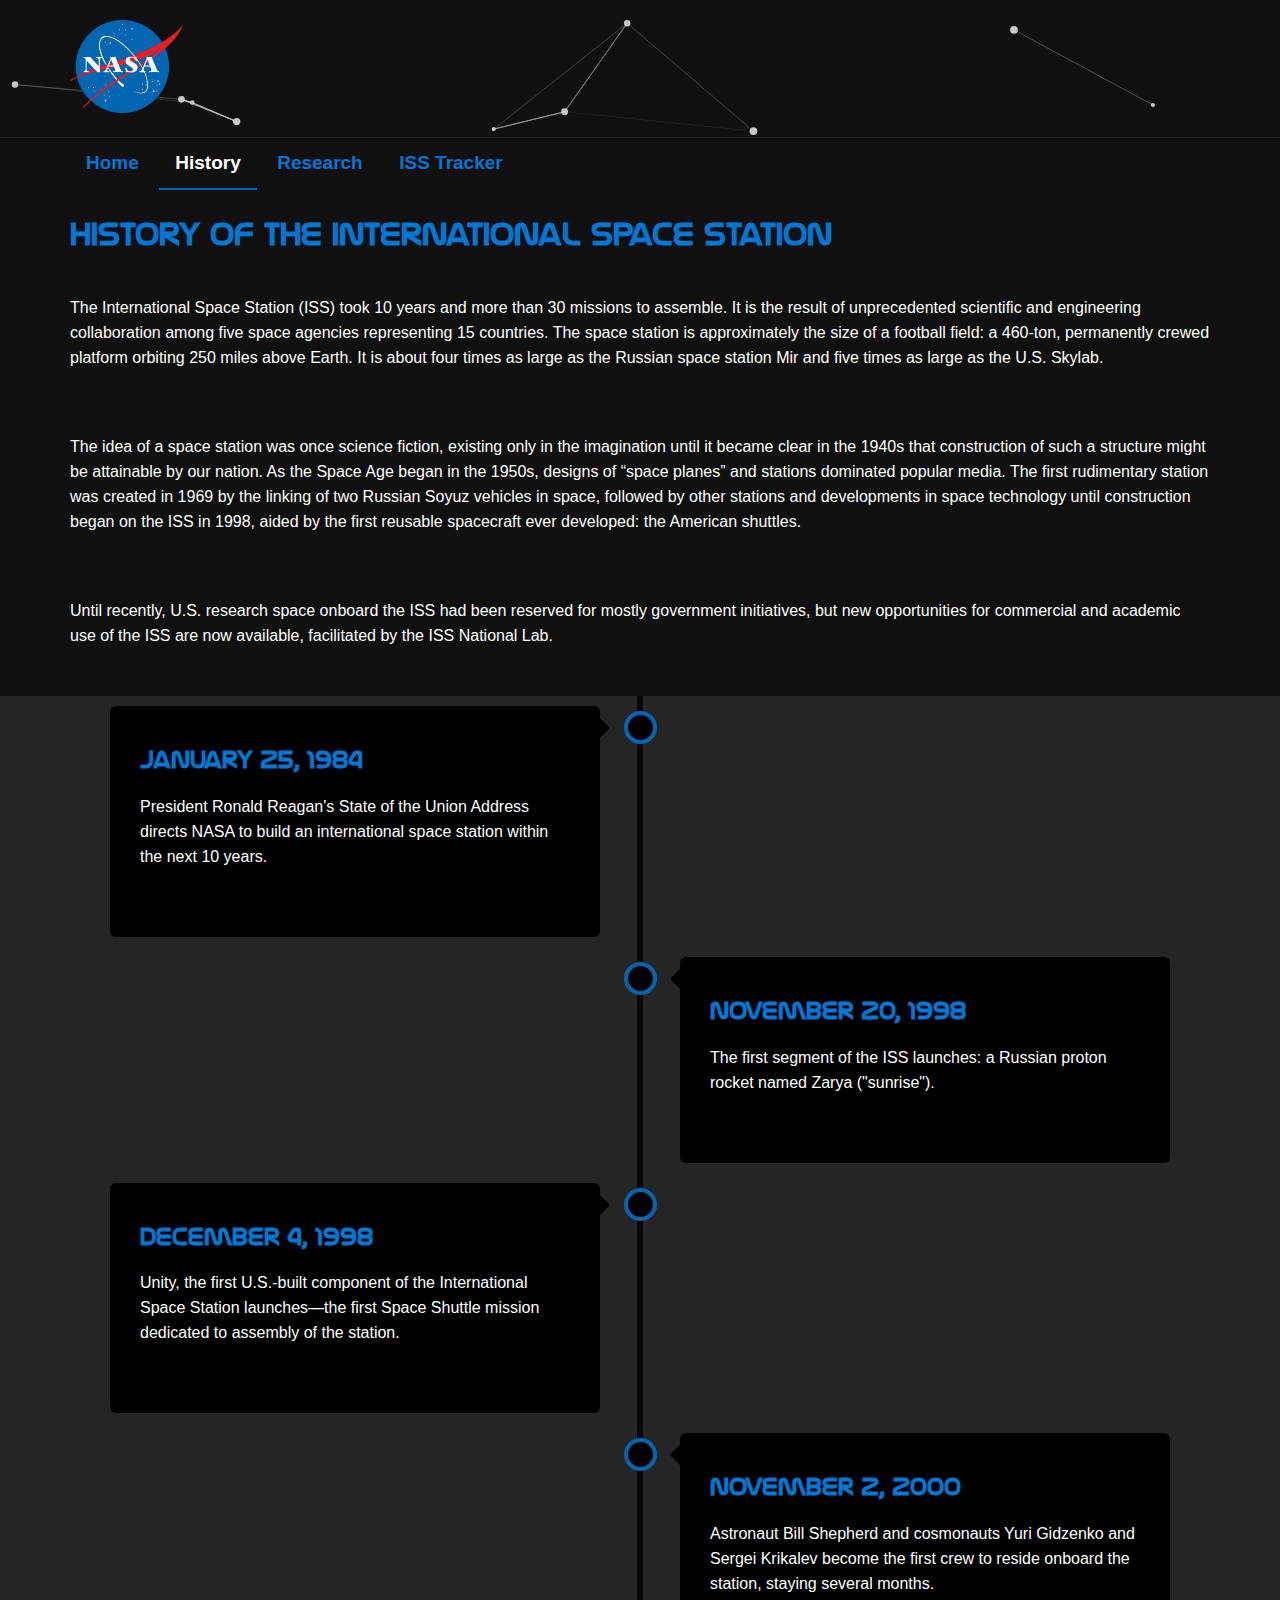
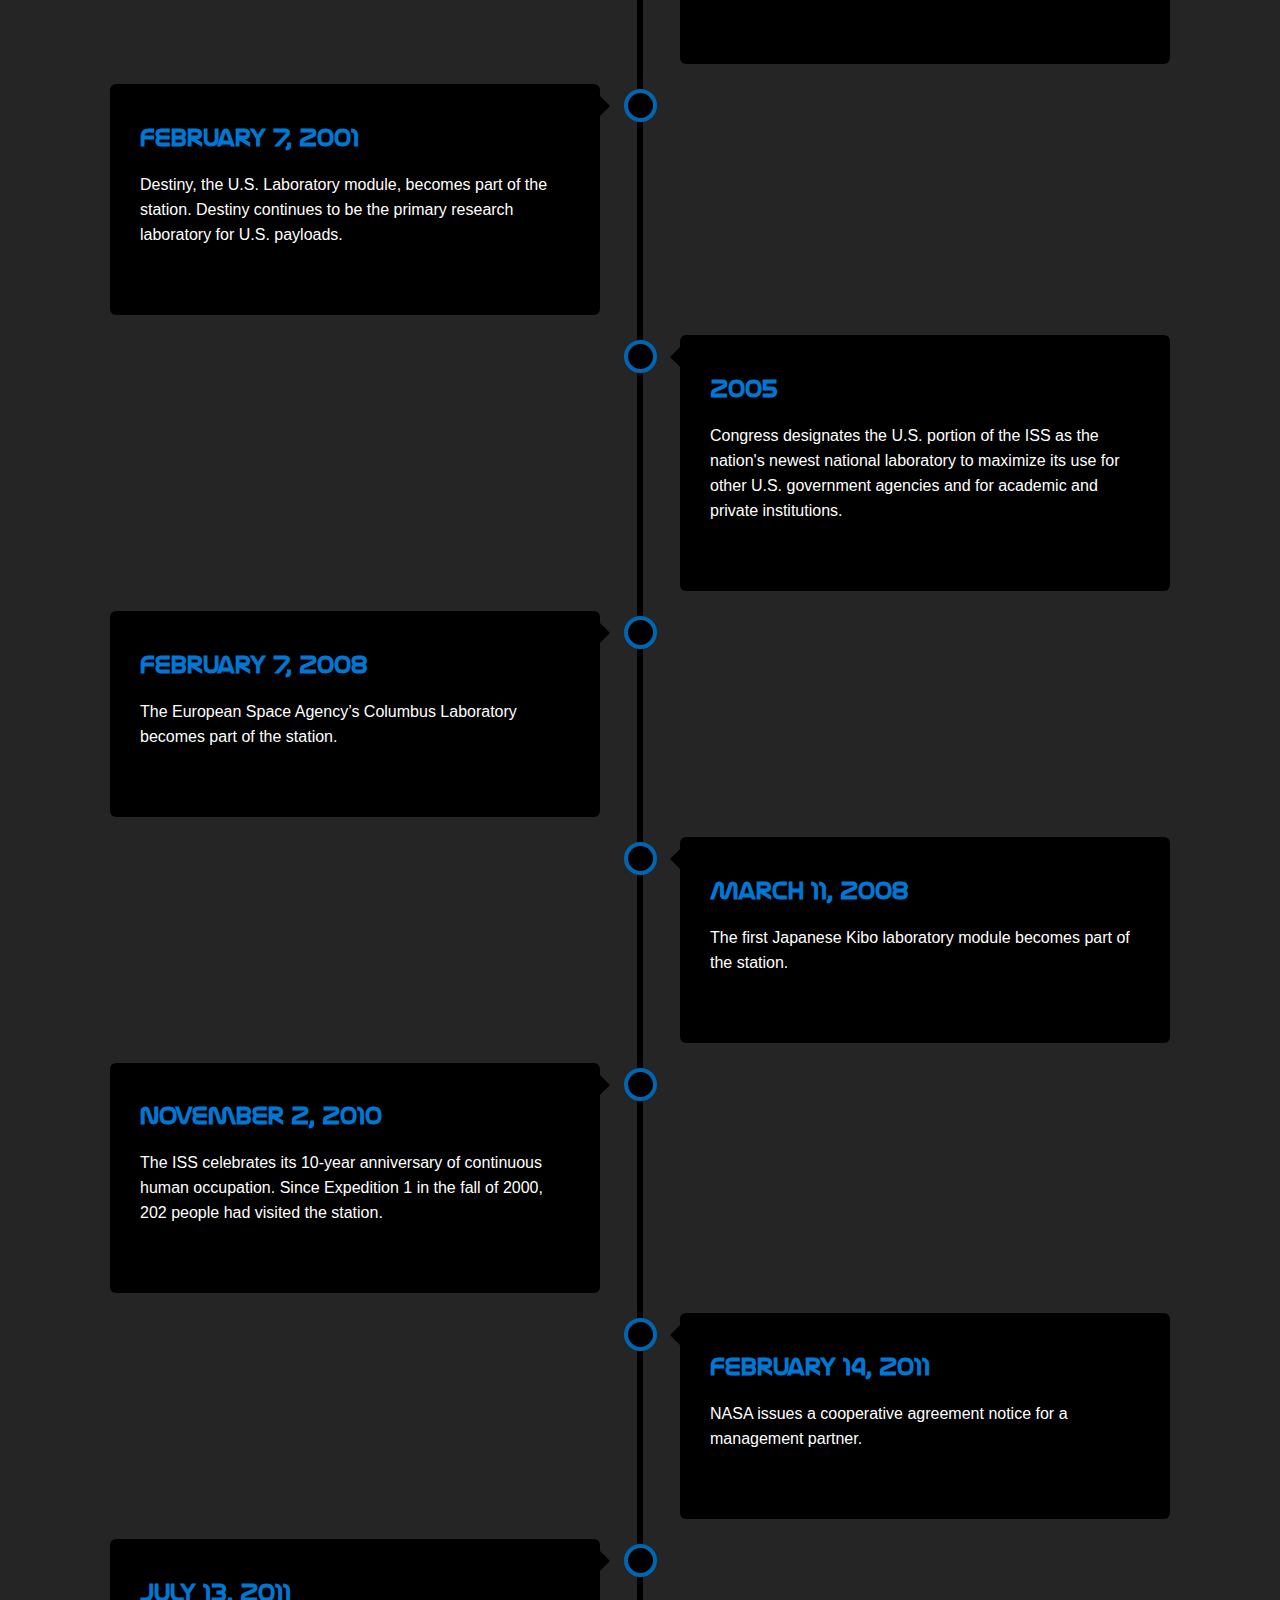
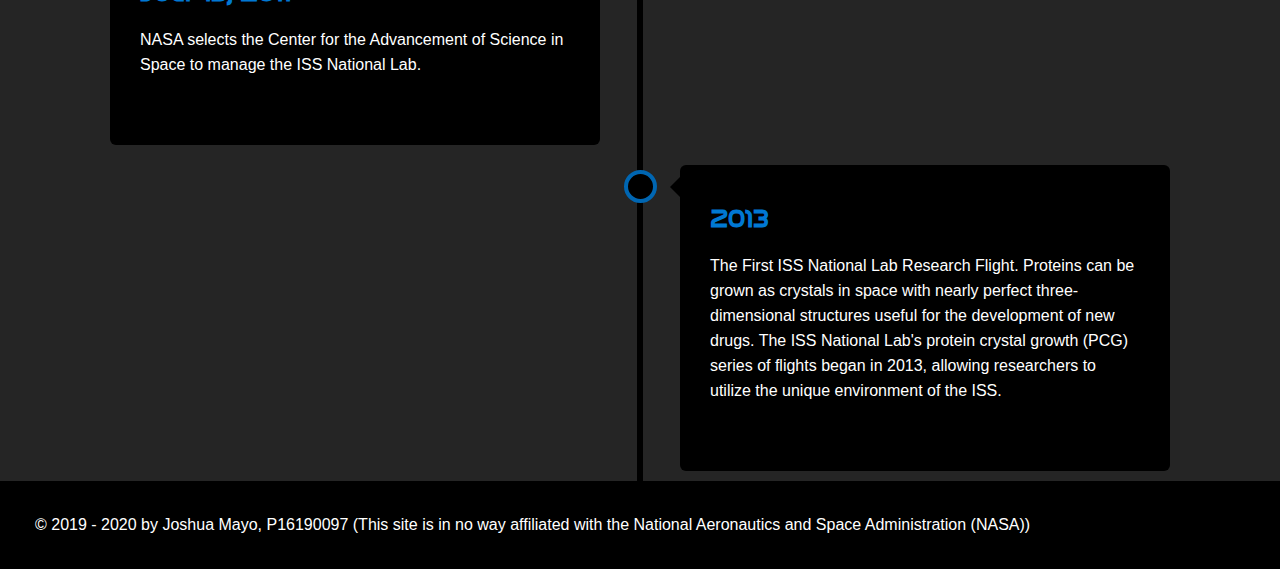
==== commit 2df1d1c6: "removed unnecessary main element ids" ====
--- a/history.html
+++ b/history.html
@@ -32,7 +32,7 @@
       <a href="./issLocation.html">ISS Tracker</a>
     </div>
   </nav>
-  <main id="main">
+  <main>
     <section class="dark">
       <div class="content-width">
         <h1 class="page-header">History of the International Space Station</h1>
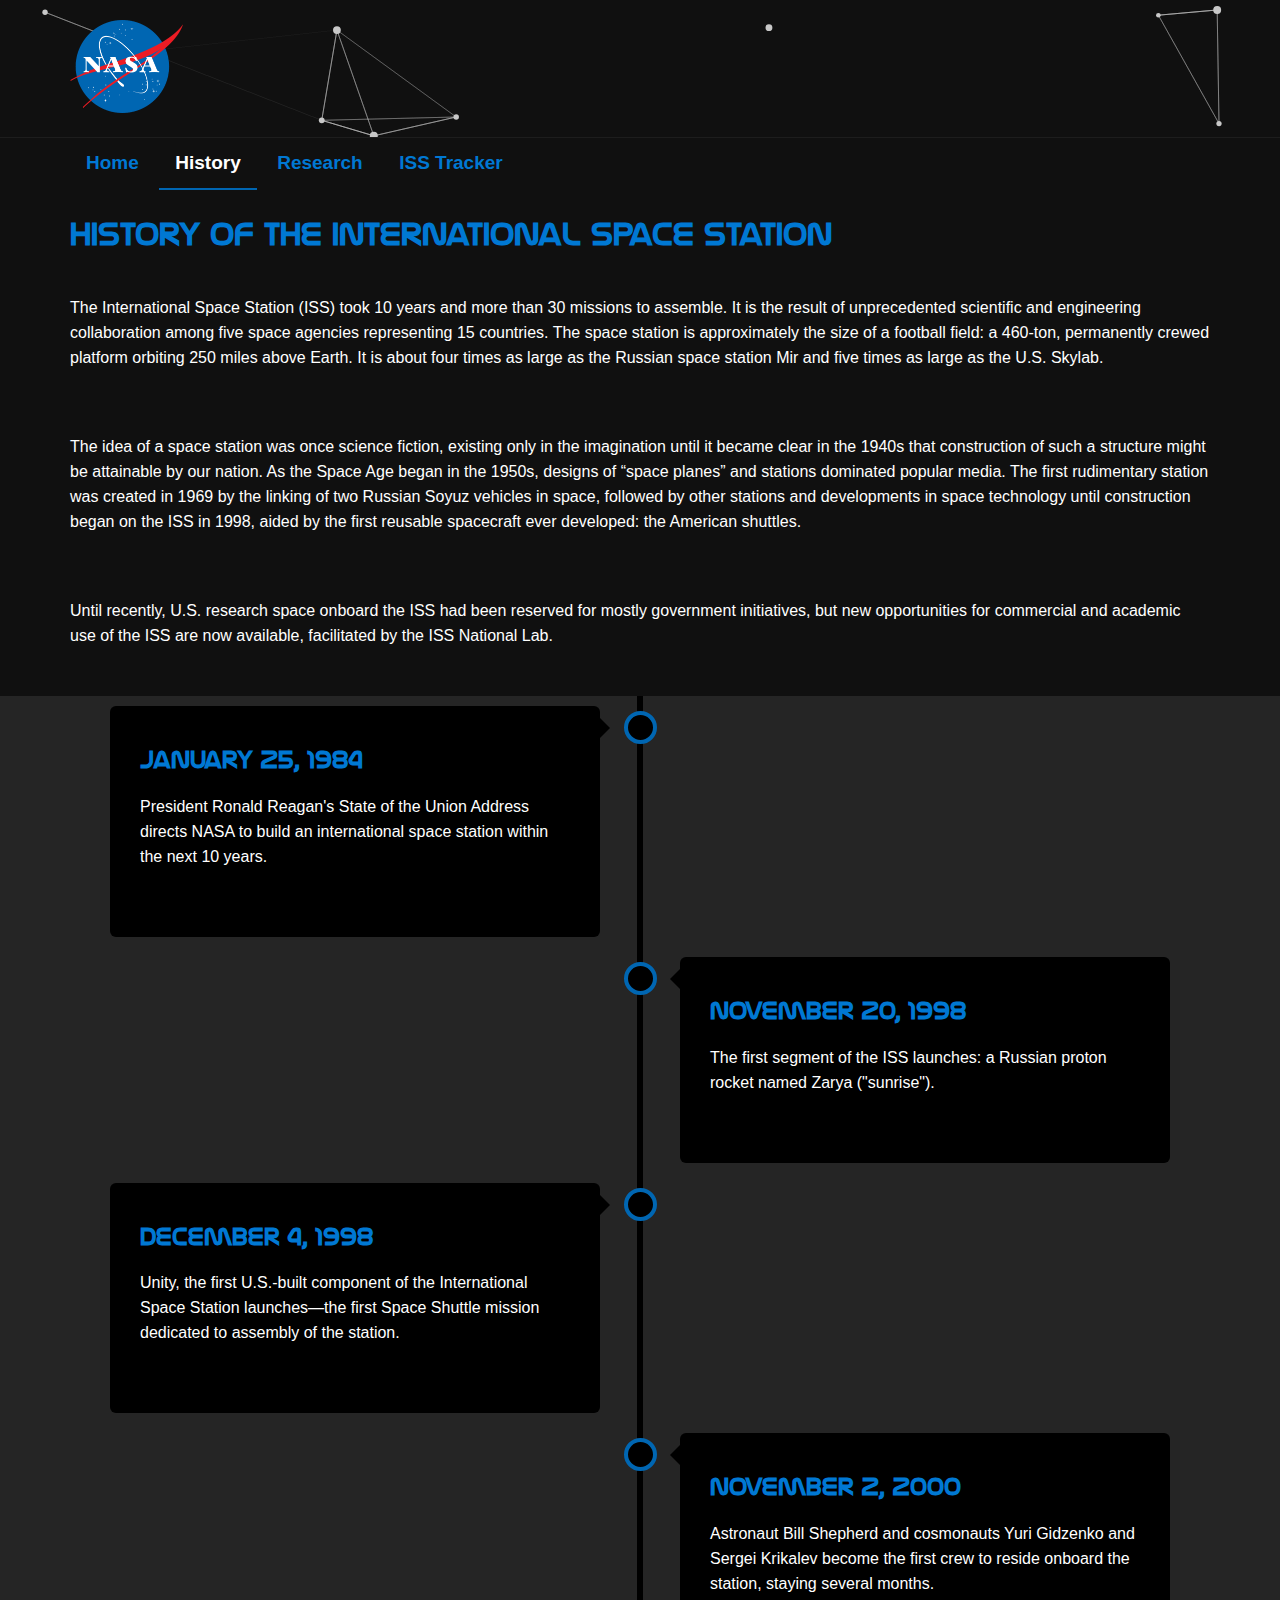
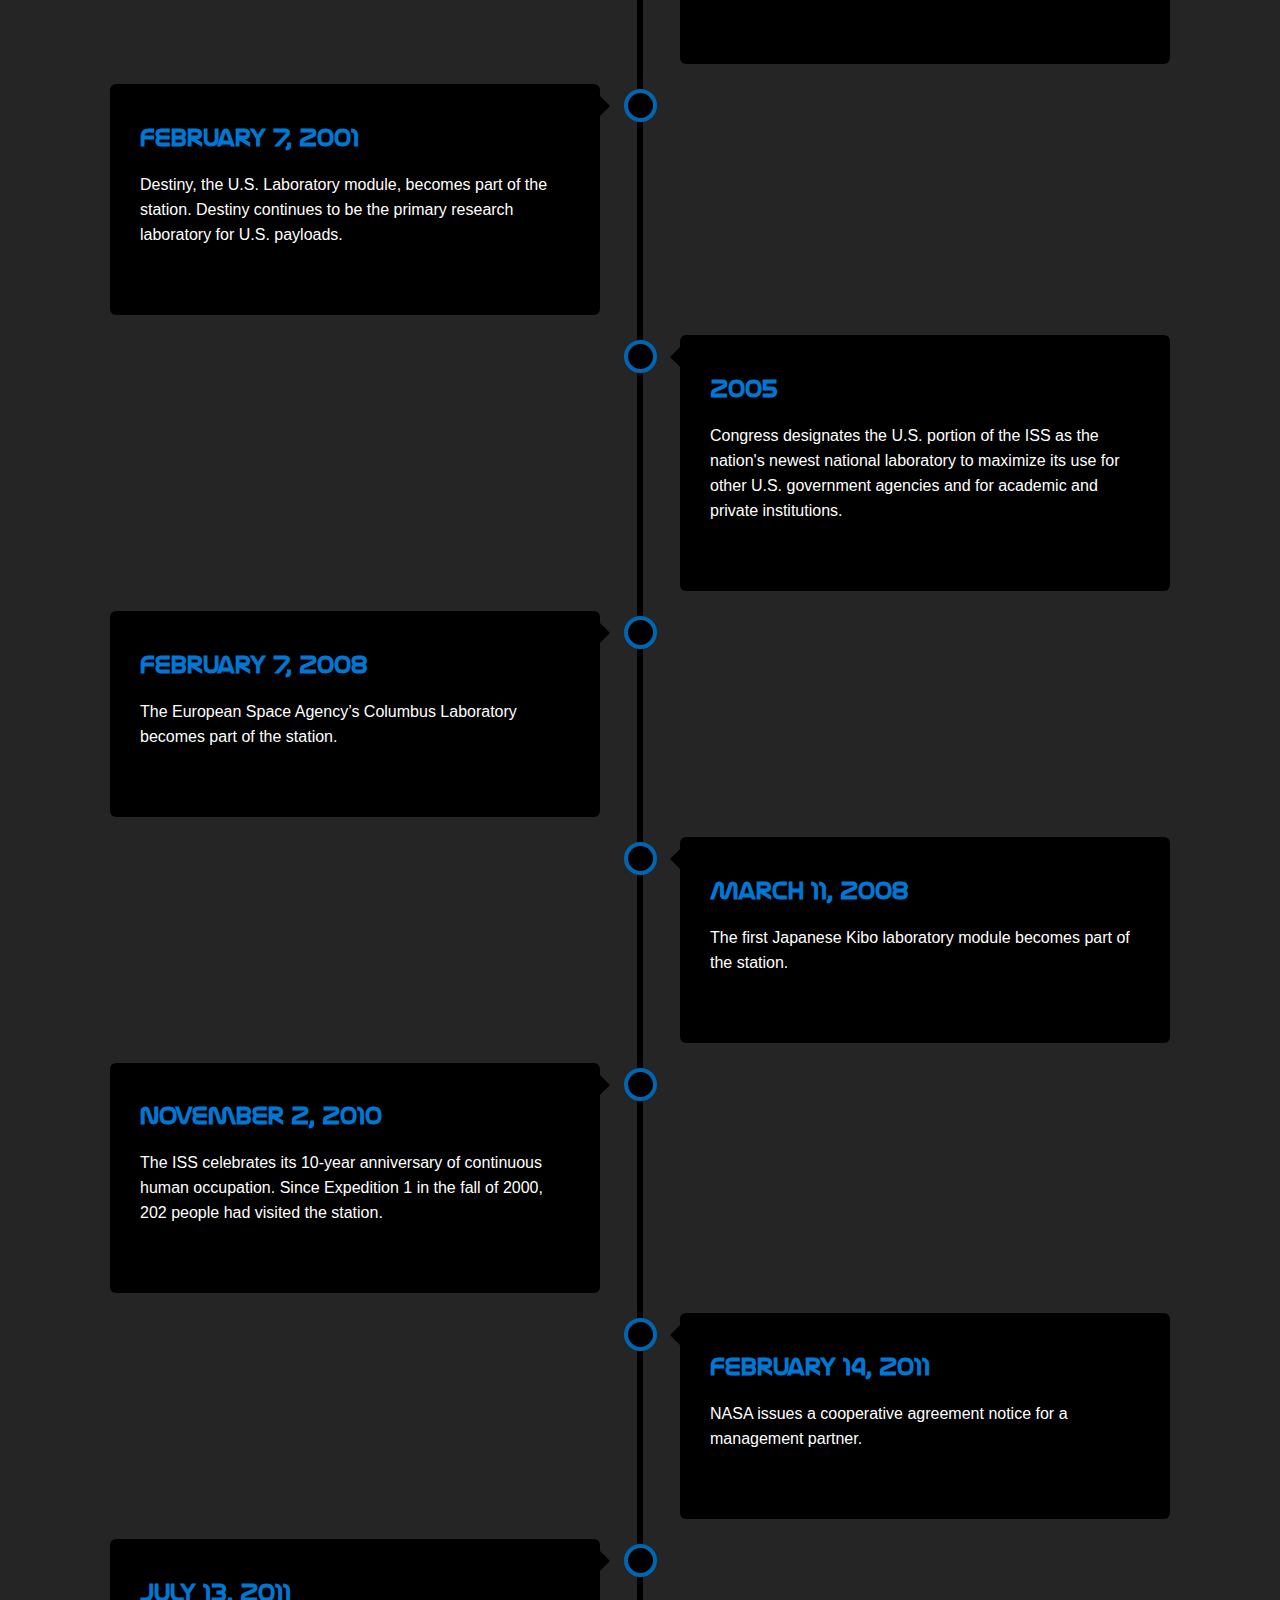
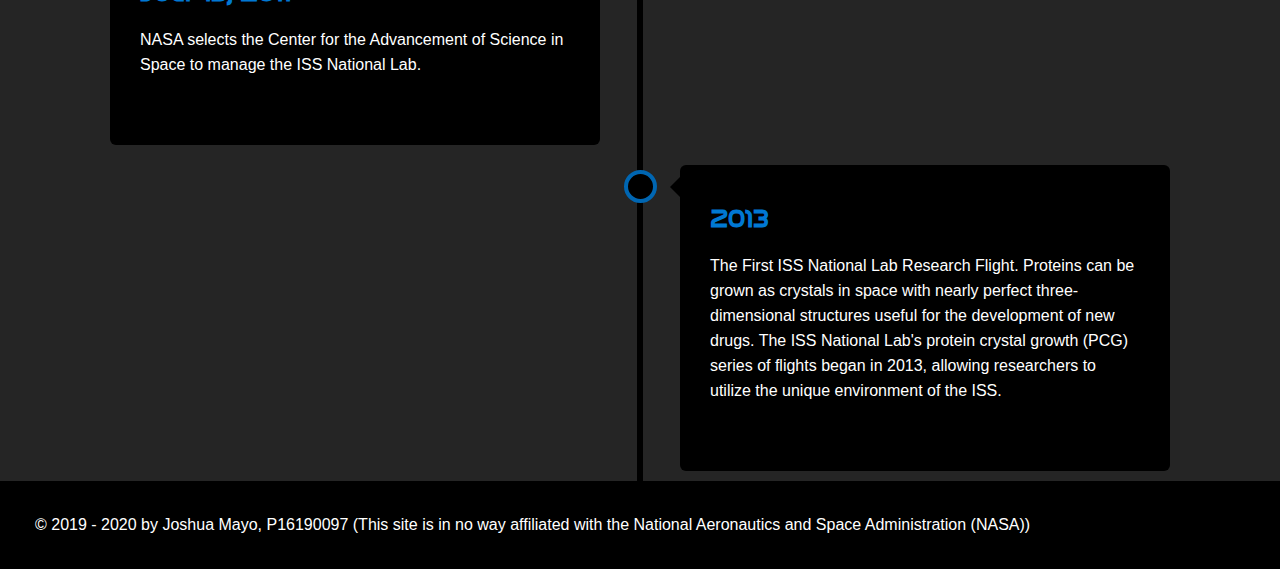
==== commit 1a507b6c: "removed unnecessary color classes" ====
--- a/history.html
+++ b/history.html
@@ -18,7 +18,7 @@
         <a href="index.html">
           <img src="img/nasa-logo.png" alt="nasa-logo" class="logo-img" />
         </a>
-        <div class="nav-icon blue" id="navToggle">
+        <div class="nav-icon" id="navToggle">
           <i class="fa fa-bars"></i>
         </div>
       </div>
--- a/css/styles.css
+++ b/css/styles.css
@@ -112,10 +112,6 @@
   background-color: #000;
 }
 
-#mesh-canvas {
-  display:none;
-}
-
 #mapid {
   height: 400px;
 }
@@ -256,24 +252,8 @@
   border-bottom: 1px solid #1d1d1d;
 }
 
-/********************************/
-/*     color styles             */
-/********************************/
-
-.red {
-  color: red;
-}
-
-.blue {
-  color: #0078d3;
-}
-
-.green {
-  color: green;
-}
-
-.gold {
-  color: #daa520;
+#mesh-canvas {
+  display:none;
 }
 
 /********************************/
@@ -310,6 +290,7 @@
 }
 
 .nav-icon {
+  color: #0078d3;
   float: right;
   margin: 15px;
   position: relative;
@@ -336,7 +317,6 @@
   padding: 0;
 }
 
-/* The actual timeline (the vertical ruler) */
 .timeline {
   position: relative;
   margin: 0 auto;
@@ -351,7 +331,6 @@
   color: #0078d3;
 }
 
-/* The actual timeline (the vertical ruler) */
 .timeline::after {
   content: '';
   position: absolute;
@@ -363,7 +342,6 @@
   margin-left: -3px;
 }
 
-/* Container around content */
 .container {
   position: relative;
   background-color: inherit;
@@ -371,7 +349,6 @@
   padding: 10px 25px 10px 70px;
 }
 
-/* Make sure that all arrows are pointing leftwards */
 .container::before {
   left: 60px;
   border: medium solid black;
@@ -379,7 +356,6 @@
   border-color: transparent black transparent transparent;
 }
 
-/* The circles on the timeline */
 .container::after {
   content: '';
   position: absolute;
@@ -393,17 +369,14 @@
   z-index: 1;
 }
 
-/* Place the container to the left */
 .left {
   left: 0;
 }
 
-/* Place the container to the right */
 .right {
   left: 0%;
 }
 
-/* Add arrows to the left container (pointing right) */
 .left::before {
   content: " ";
   height: 0;
@@ -414,7 +387,6 @@
   right: 30px;
 }
 
-/* Add arrows to the right container (pointing left) */
 .right::before {
   content: " ";
   height: 0;
@@ -427,17 +399,14 @@
   border-color: transparent black transparent transparent;
 }
 
-/* Fix the circle for containers on the right side */
 .right::after {
   left: -16px;
 }
 
-/* Make sure all circles are at the same spot */
 .left::after, .right::after {
   left: 15px;
 }
 
-/* The actual content */
 .content {
   padding: 20px 30px;
   background-color: black;
@@ -449,8 +418,6 @@
 /* TABLET STYLES */
 
 @media screen and (min-width: 768px) {
-
-  /* applies to screens wider than 768px */
   
   header {
     min-height: 138px;
@@ -544,23 +511,19 @@
     padding: 0 20px;
   }
 
-  /* Place the timelime to the left */
   .timeline::after {
     left: 50%;
   }
 
-  /* Full-width containers */
   .container {
     padding: 10px 40px;
     width: 50%;
   }
 
-  /* Make sure that all arrows are pointing leftwards */
   .container::before {
     left: 30px;
   }
 
-  /* Fix the circle for containers on the right side */
   .right::after {
     left: -16px;
   }
@@ -576,7 +539,6 @@
     left: unset;
   }
 
-  /* Make all right containers behave like the left ones */
   .right {
     left: 50%;
   }
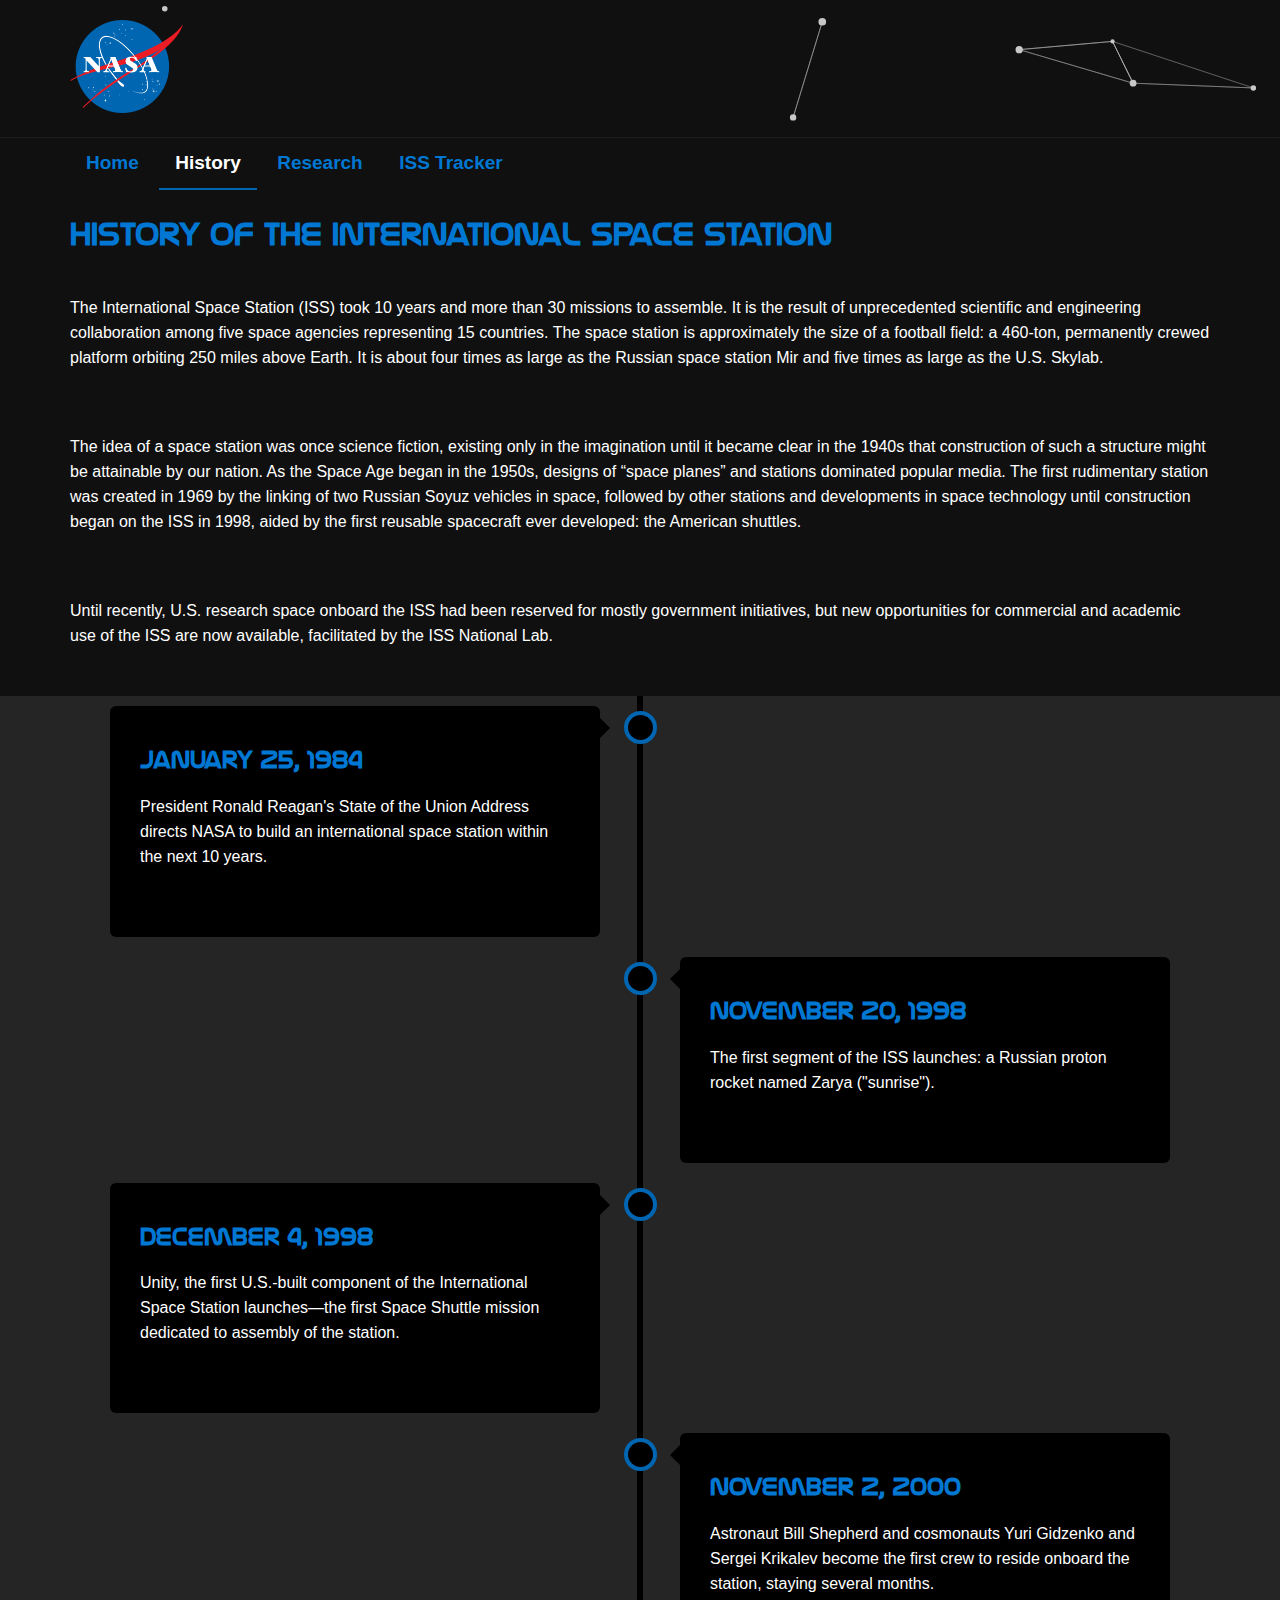
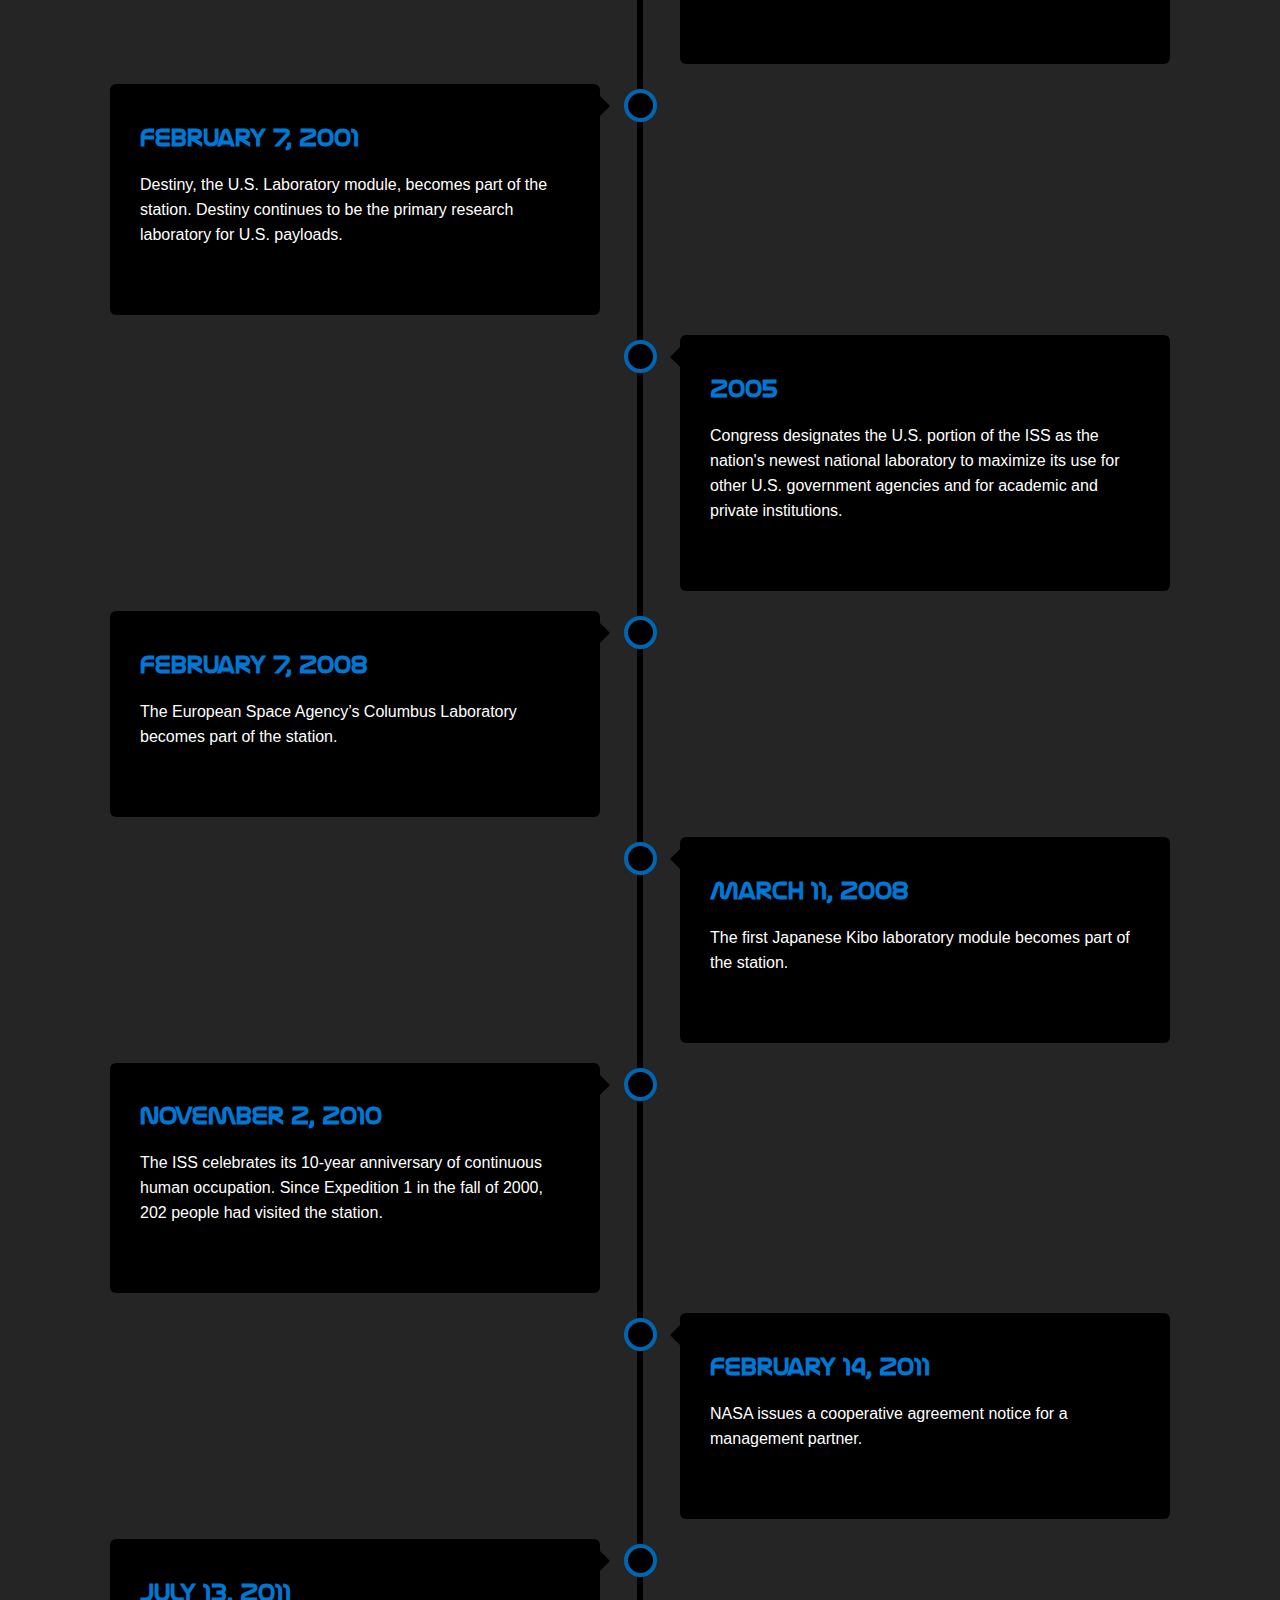
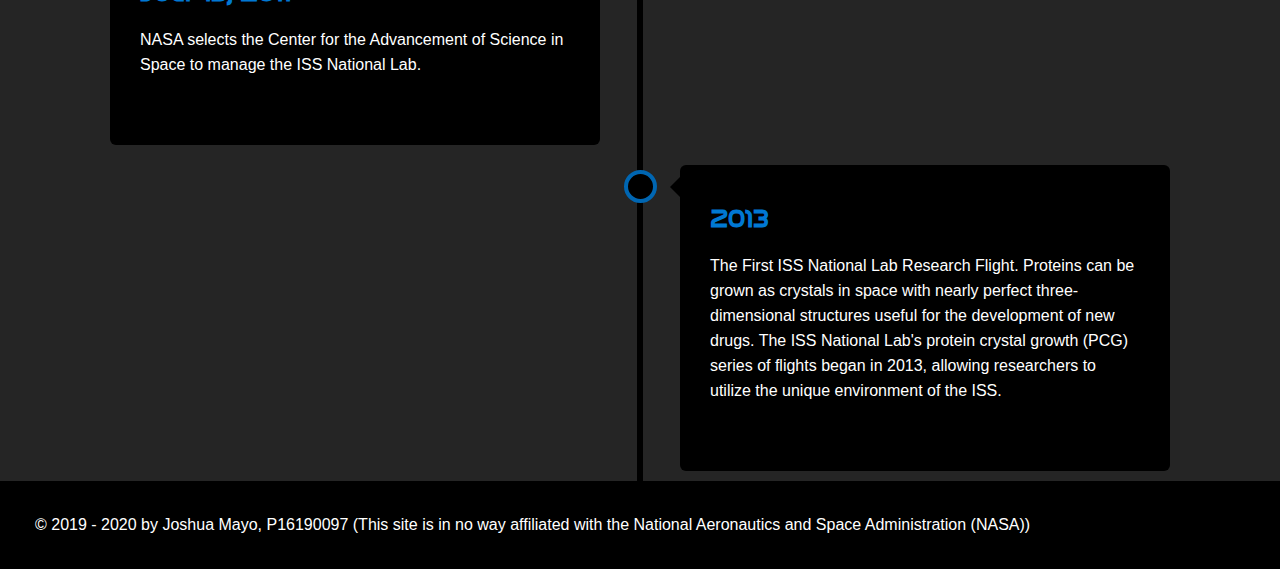
==== commit 8865c633: "removed unnecessary footer wrapper and styles" ====
--- a/history.html
+++ b/history.html
@@ -139,10 +139,8 @@
     </section>
   </main>
   <footer>
-    <div class="footer-container">
-      <span>© 2019 - 2020 by Joshua Mayo, P16190097 (This site is in no way affiliated with the National Aeronautics and
-        Space Administration (NASA))</span>
-    </div>
+    <span>© 2019 - 2020 by Joshua Mayo, P16190097 (This site is in no way affiliated with the National Aeronautics and
+      Space Administration (NASA))</span>
   </footer>
   <script src="js/scripts.js"></script>
 </body>
--- a/css/styles.css
+++ b/css/styles.css
@@ -86,14 +86,11 @@
   flex: 1 0 auto;
 }
 
-.footer-container {
+footer {
+  flex-shrink: 0;
   padding: 35px;
   background-color: #000;
   color: #fff;
-}
-
-footer {
-  flex-shrink: 0;
 }
 
 .light {
@@ -151,7 +148,7 @@
 
 .hero-img {
   min-height: 450px;
-  background: url('../img/lego-zero-g-astronaut-on-the-iss.jpg') no-repeat center center fixed;
+  background: url('../img/nebula.jpg') no-repeat center center fixed;
 }
 
 .hero-header-container {
@@ -188,6 +185,10 @@
 
 .hero-link:hover {
   background-color: #105bd8;
+}
+
+.floating-img {
+  display: none;
 }
 
 /********************************/
@@ -414,7 +415,6 @@
   border-radius: 6px;
 }
 
-
 /* TABLET STYLES */
 
 @media screen and (min-width: 768px) {
@@ -503,6 +503,50 @@
     float: right;
   }
 
+  .floating-img-wrapper {
+    position: absolute;
+    left: 50%;
+    top: 320px;
+    animation: drift 40s infinite ease-in-out;
+  }
+
+  .floating-img {
+    display: initial;
+    height: 200px;
+    width: 240px;
+    animation: spin 30s infinite linear;
+  }
+
+  @keyframes spin {
+    from {
+      transform: rotate(0deg);
+    }
+    to {
+      transform: rotate(360deg);
+    }
+  }
+
+  @keyframes drift {
+    0% {
+      transform: translate(0);
+    }
+    20% {
+      transform: translate(-40px, 30px);
+    }
+    40% {
+      transform: translate(35px, -40px);
+    }
+    60% {
+      transform: translate(-30px, 25px);
+    }
+    80% {
+      transform: translate(25px, -35px);
+    }
+    100% {
+      transform: translate(0);
+    }
+  }
+
   /********************************/
   /*       timeline styles        */
   /********************************/
@@ -545,8 +589,6 @@
 
 }
 
-
-
 /* DESKTOP STYLES */
 
 @media screen and (min-width: 1000px) {
@@ -561,9 +603,17 @@
   .grid-item-content h1 {
     min-height: 95px;
   }
-
-  /********************************/
-  /*     header styles            */
-  /********************************/
   
 }
+
+/* SUPER WIDE STYLES */
+
+@media (min-height: 1506px) and (min-width: 1921px) {
+
+  /* applies to screens wider than 1921px */
+
+  .hero-img {
+    background: url('../img/nebula.jpg') no-repeat center center;
+  }
+  
+}
